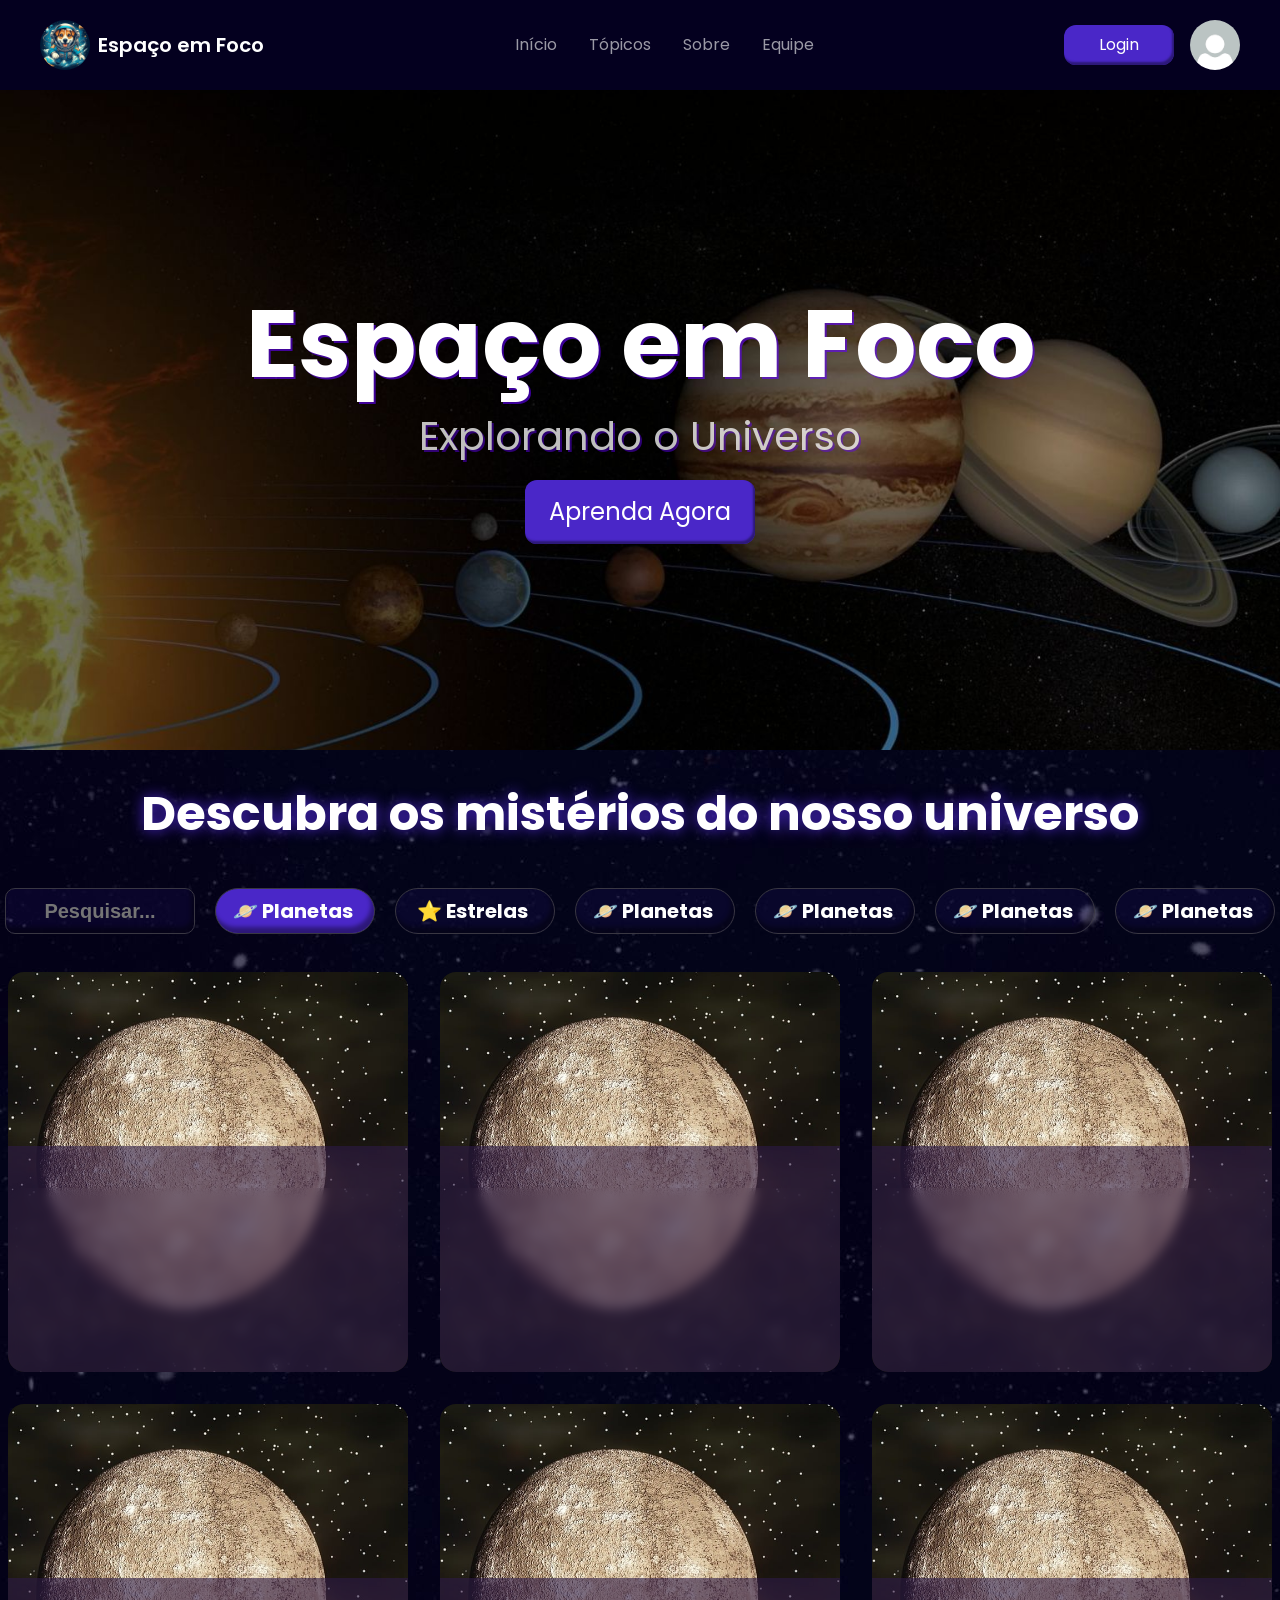
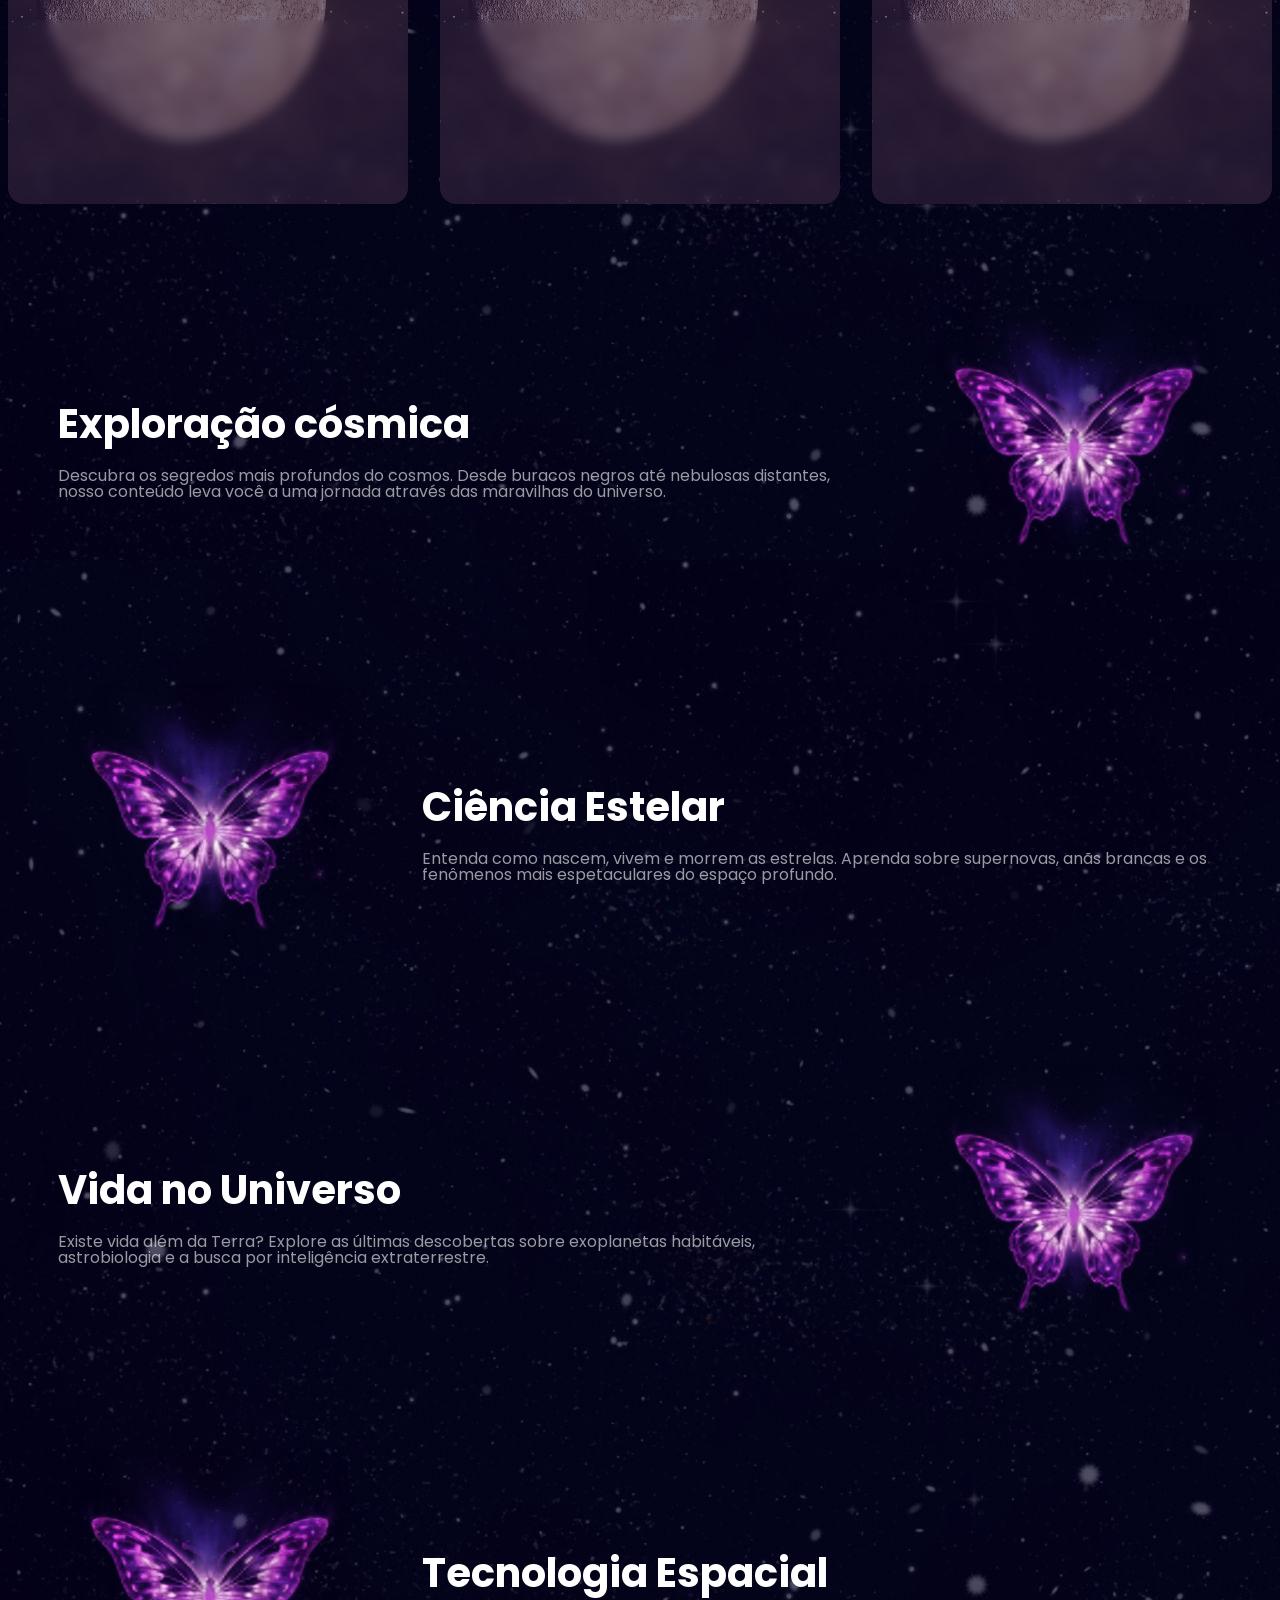
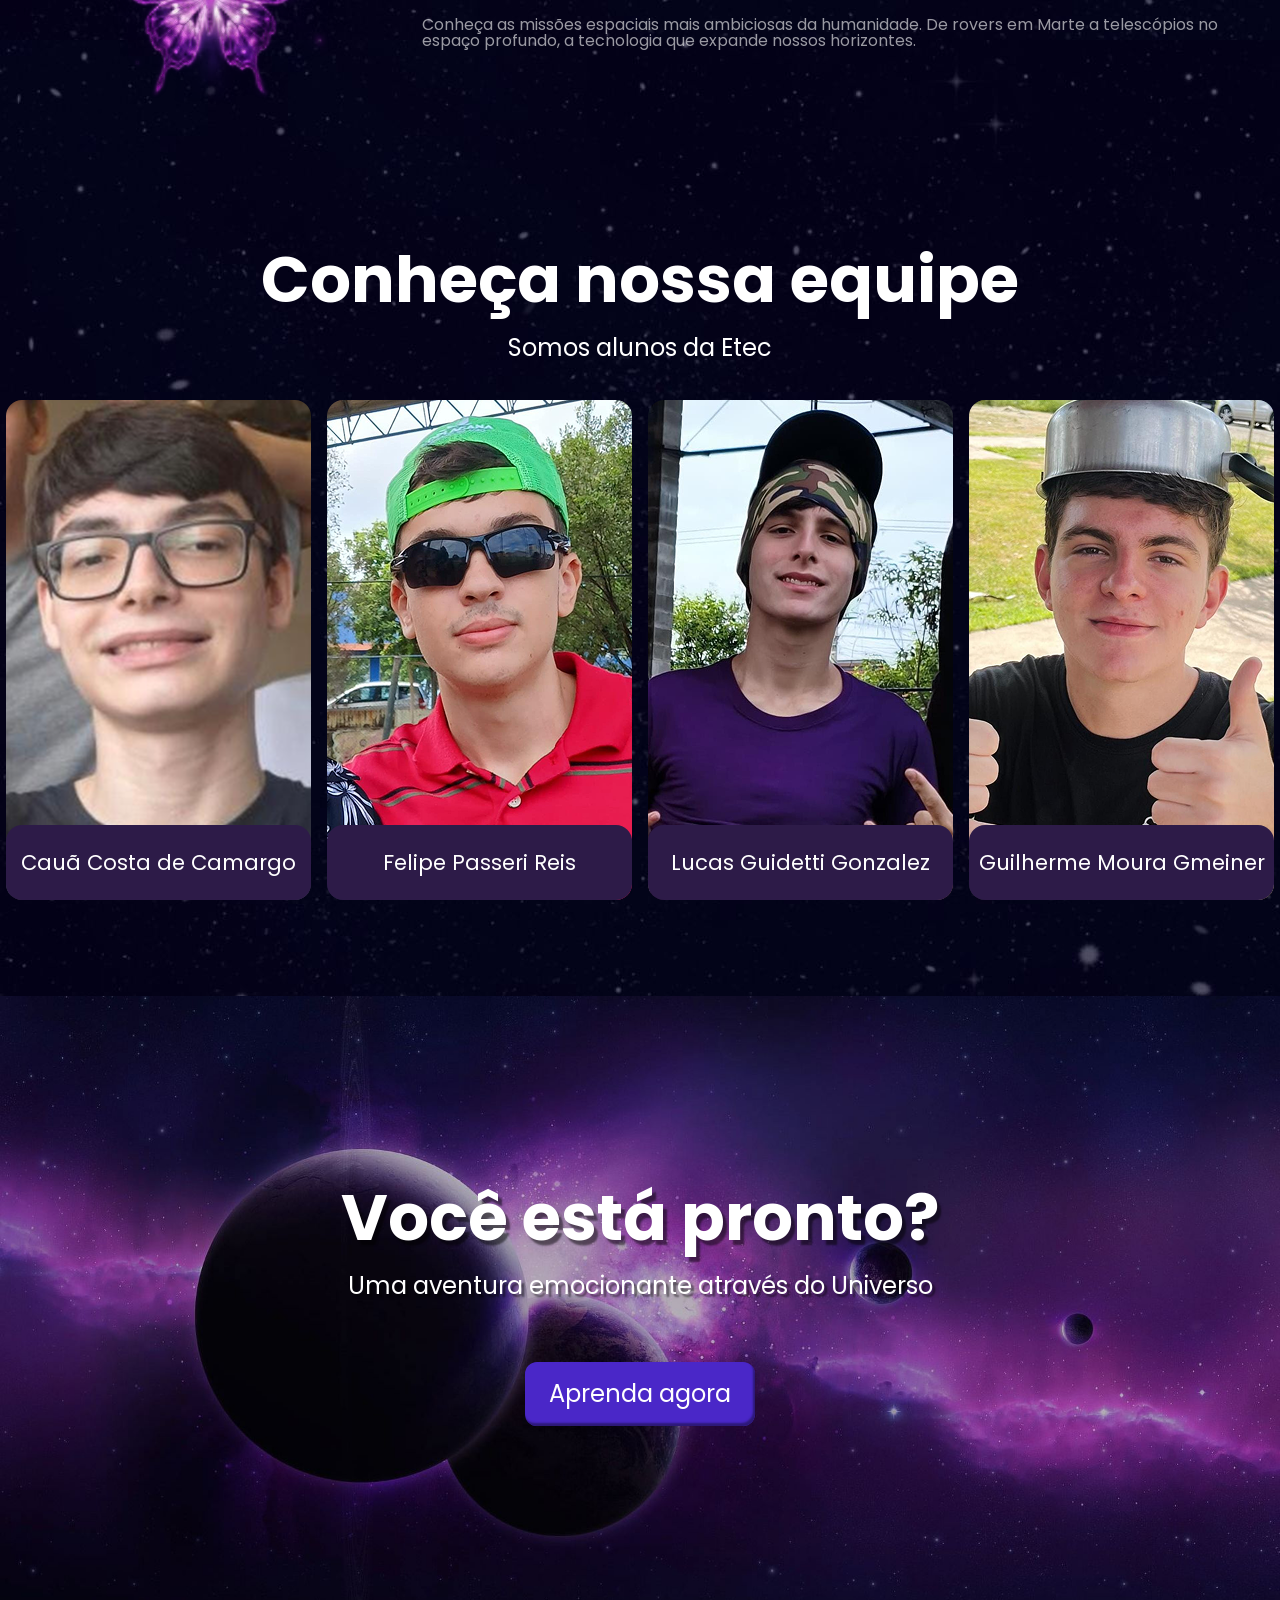
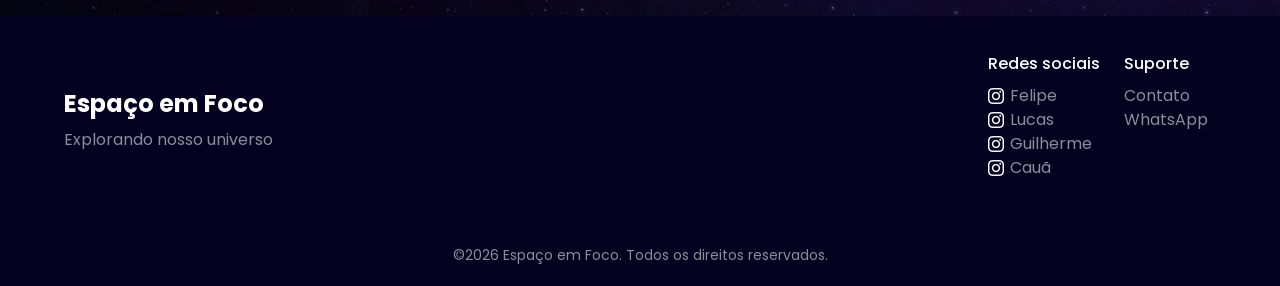
==== index.html @ d1f8ad45 "Adiciona footer do site" ====
<!doctype html>
<html lang="pt-br">
  <head>
    <meta charset="UTF-8" />
    <meta name="viewport" content="width=device-width, initial-scale=1.0" />
    <link rel="stylesheet" href="css/style.css" />
    <script src="scripts/index.js" type="module"></script>
    <title>Espaço em Foco</title>
  </head>
  <body>
    <header id="main-header">
      <nav>
        <ul id="logo-container">
          <div id="logo"></div>
          <h1>Espaço em Foco</h1>
        </ul>
        <ul id="main-nav-container">
          <li>Início</li>
          <li>Tópicos</li>
          <li>Sobre</li>
          <li>Equipe</li>
        </ul>
        <ul id="login-container">
          <li>
            <a href="#" class="button"><span>Login</span></a>
          </li>
          <div id="login-icon"></div>
        </ul>
        <label for="menu-header"
          ><img src="img/menu-header.png" alt=""
        /></label>
        <input type="checkbox" name="" id="menu-header" />
      </nav>
    </header>

    <main>
      <section class="hero">
        <div id="hero-img">
          <h1>Espaço em Foco</h1>
          <h3>Explorando o Universo</h3>
          <a href="" class="button">Aprenda Agora</a>
        </div>
      </section>
      <section class="topics fade-in">
        <h1>Descubra os mistérios do nosso universo</h1>
        <ul class="topic-card-menu">
          <li class="pesquisa">
            <input
              type="text"
              name="pesquisa"
              id="pesquisa"
              placeholder="Pesquisar..."
            />
          </li>
          <li class="topic-option active">
            <button data-tipo="planets" class="planets-button">
              <span>🪐 Planetas</span>
            </button>
          </li>
          <li class="topic-option">
            <button data-tipo="stars" class="stars-button">
              <span>⭐ Estrelas</span>
            </button>
          </li>
          <li class="topic-option">
            <button><span>🪐 Planetas</span></button>
          </li>
          <li class="topic-option">
            <button><span>🪐 Planetas</span></button>
          </li>
          <li class="topic-option">
            <button><span>🪐 Planetas</span></button>
          </li>
          <li class="topic-option">
            <button><span>🪐 Planetas</span></button>
          </li>
        </ul>

        <ul class="topics-cards-list planets visible fade-in">
          <li class="topic-card mercury">
            <article>
              <header>
                <h3>Mercúrio</h3>
              </header>

              <footer>
                <p>
                  Mercúrio é o planeta mais próximo do Sol e o menor do sistema
                  solar.
                </p>
                <a href="#" class="button">Aprenda Agora</a>
              </footer>
            </article>
          </li>
          <li class="topic-card mercury">
            <article>
              <header>
                <h3>Mercúrio</h3>
              </header>

              <footer>
                <p>
                  Mercúrio é o planeta mais próximo do Sol e o menor do sistema
                  solar.
                </p>
                <a href="#" class="button">Aprenda Agora</a>
              </footer>
            </article>
          </li>
          <li class="topic-card mercury">
            <article>
              <header>
                <h3>Mercúrio</h3>
              </header>

              <footer>
                <p>
                  Mercúrio é o planeta mais próximo do Sol e o menor do sistema
                  solar.
                </p>
                <a href="#" class="button">Aprenda Agora</a>
              </footer>
            </article>
          </li>
          <li class="topic-card mercury">
            <article>
              <header>
                <h3>Mercúrio</h3>
              </header>

              <footer>
                <p>
                  Mercúrio é o planeta mais próximo do Sol e o menor do sistema
                  solar.<br />
                </p>
                <a href="#" class="button">Aprenda Agora</a>
              </footer>
            </article>
          </li>
          <li class="topic-card mercury">
            <article>
              <header>
                <h3>Mercúrio</h3>
              </header>

              <footer>
                <p>
                  Mercúrio é o planeta mais próximo do Sol e o menor do sistema
                  solar.<br />
                </p>
                <a href="#" class="button">Aprenda Agora</a>
              </footer>
            </article>
          </li>
          <li class="topic-card mercury">
            <article>
              <header>
                <h3>Mercúrio</h3>
              </header>

              <footer>
                <p>
                  Mercúrio é o planeta mais próximo do Sol e o menor do sistema
                  solar.<br />
                </p>
                <a href="#" class="button">Aprenda Agora</a>
              </footer>
            </article>
          </li>
        </ul>

        <ul class="topics-cards-list stars fade-in">
          <li class="topic-card sun">
            <article>
              <header>
                <h3>Sol</h3>
              </header>

              <footer>
                <p>O sol é uma estrela</p>
                <a href="#" class="button">Aprenda Agora</a>
              </footer>
            </article>
          </li>
          <li class="topic-card sun">
            <article>
              <header>
                <h3>Sol</h3>
              </header>

              <footer>
                <p>O sol é uma estrela</p>
                <a href="#" class="button">Aprenda Agora</a>
              </footer>
            </article>
          </li>
          <li class="topic-card sun">
            <article>
              <header>
                <h3>Sol</h3>
              </header>

              <footer>
                <p>O sol é uma estrela</p>
                <a href="#" class="button">Aprenda Agora</a>
              </footer>
            </article>
          </li>
        </ul>
      </section>

      <section class="about">
        <div class="content-container fade-in">
          <div class="text-content">
            <h1>Exploração cósmica</h1>
            <p>
              Descubra os segredos mais profundos do cosmos. Desde buracos
              negros até nebulosas distantes, nosso conteúdo leva você a uma
              jornada através das maravilhas do universo.
            </p>
          </div>
          <div class="img-about">
            <img src="img/cosmic-butterfly.png" alt="" />
          </div>
        </div>

        <div class="content-container fade-in">
          <div class="text-content">
            <h1>Ciência Estelar</h1>
            <p>
              Entenda como nascem, vivem e morrem as estrelas. Aprenda sobre
              supernovas, anãs brancas e os fenômenos mais espetaculares do
              espaço profundo.
            </p>
          </div>
          <div class="img-about">
            <img src="img/cosmic-butterfly.png" alt="" />
          </div>
        </div>

        <div class="content-container fade-in">
          <div class="text-content">
            <h1>Vida no Universo</h1>
            <p>
              Existe vida além da Terra? Explore as últimas descobertas sobre
              exoplanetas habitáveis, astrobiologia e a busca por inteligência
              extraterrestre.
            </p>
          </div>
          <div class="img-about">
            <img src="img/cosmic-butterfly.png" alt="" />
          </div>
        </div>

        <div class="content-container fade-in">
          <div class="text-content">
            <h1>Tecnologia Espacial</h1>
            <p>
              Conheça as missões espaciais mais ambiciosas da humanidade. De
              rovers em Marte a telescópios no espaço profundo, a tecnologia que
              expande nossos horizontes.
            </p>
          </div>
          <div class="img-about">
            <img src="img/cosmic-butterfly.png" alt="" />
          </div>
        </div>
      </section>

      <section class="team fade-in">
        <h1>Conheça nossa equipe</h1>
        <h4>Somos alunos da Etec</h4>
        <div id="team-content">
          <div id="caua">
            <div class="img caua fade-in">
              <h2>Cauã Costa de Camargo</h2>
            </div>
          </div>

          <div id="felipe">
            <div class="img felipe fade-in">
              <h2>Felipe Passeri Reis</h2>
            </div>
          </div>

          <div id="lucas">
            <div class="img lucas fade-in">
              <h2>Lucas Guidetti Gonzalez</h2>
            </div>
          </div>

          <div id="guilherme">
            <div class="img guilherme fade-in">
              <h2>Guilherme Moura Gmeiner</h2>
            </div>
          </div>
        </div>
      </section>

      <section class="pre-footer">
        <div class="pre-footer-img">
          <h1>Você está pronto?</h1>
          <h3>Uma aventura emocionante através do Universo</h3>
          <a class="button" href="#">Aprenda agora</a>
        </div>
      </section>
    </main>

    <footer id="main-footer">
      <div class="main-content">
        <div class="left-content">
          <h1>Espaço em Foco</h1>
          <h4>Explorando nosso universo</h4>
        </div>

        <div class="right-content">
          <div class="social-media">
            <h2>Redes sociais</h2>
            <ul>
              <li>
                <img src="img/instagram-icon.jpg" alt="" />
                <a href="#"> Felipe </a>
              </li>
              <li>
                <img src="img/instagram-icon.jpg" alt="" />
                <a href="#">Lucas</a>
              </li>
              <li>
                <img src="img/instagram-icon.jpg" alt="" />
                <a href="#">Guilherme</a>
              </li>
              <li>
                <img src="img/instagram-icon.jpg" alt="" />
                <a href="#">Cauã</a>
              </li>
            </ul>
          </div>

          <div class="suport">
            <h2>Suporte</h2>
            <ul>
              <li>
                <a href="#">Contato</a>
              </li>
              <li>
                <a href="#">WhatsApp</a>
              </li>
            </ul>
          </div>
        </div>
      </div>

      <div class="copyright">
        <p>©2026 Espaço em Foco. Todos os direitos reservados.</p>
      </div>
    </footer>
  </body>
</html>
---- css/style.css ----
@import url(global.css);
@import url(header.css);
@import url(hero.css);
@import url(topics.css);
@import url(about.css);
@import url(team.css);
@import url(pre-footer.css);
@import url(footer.css);
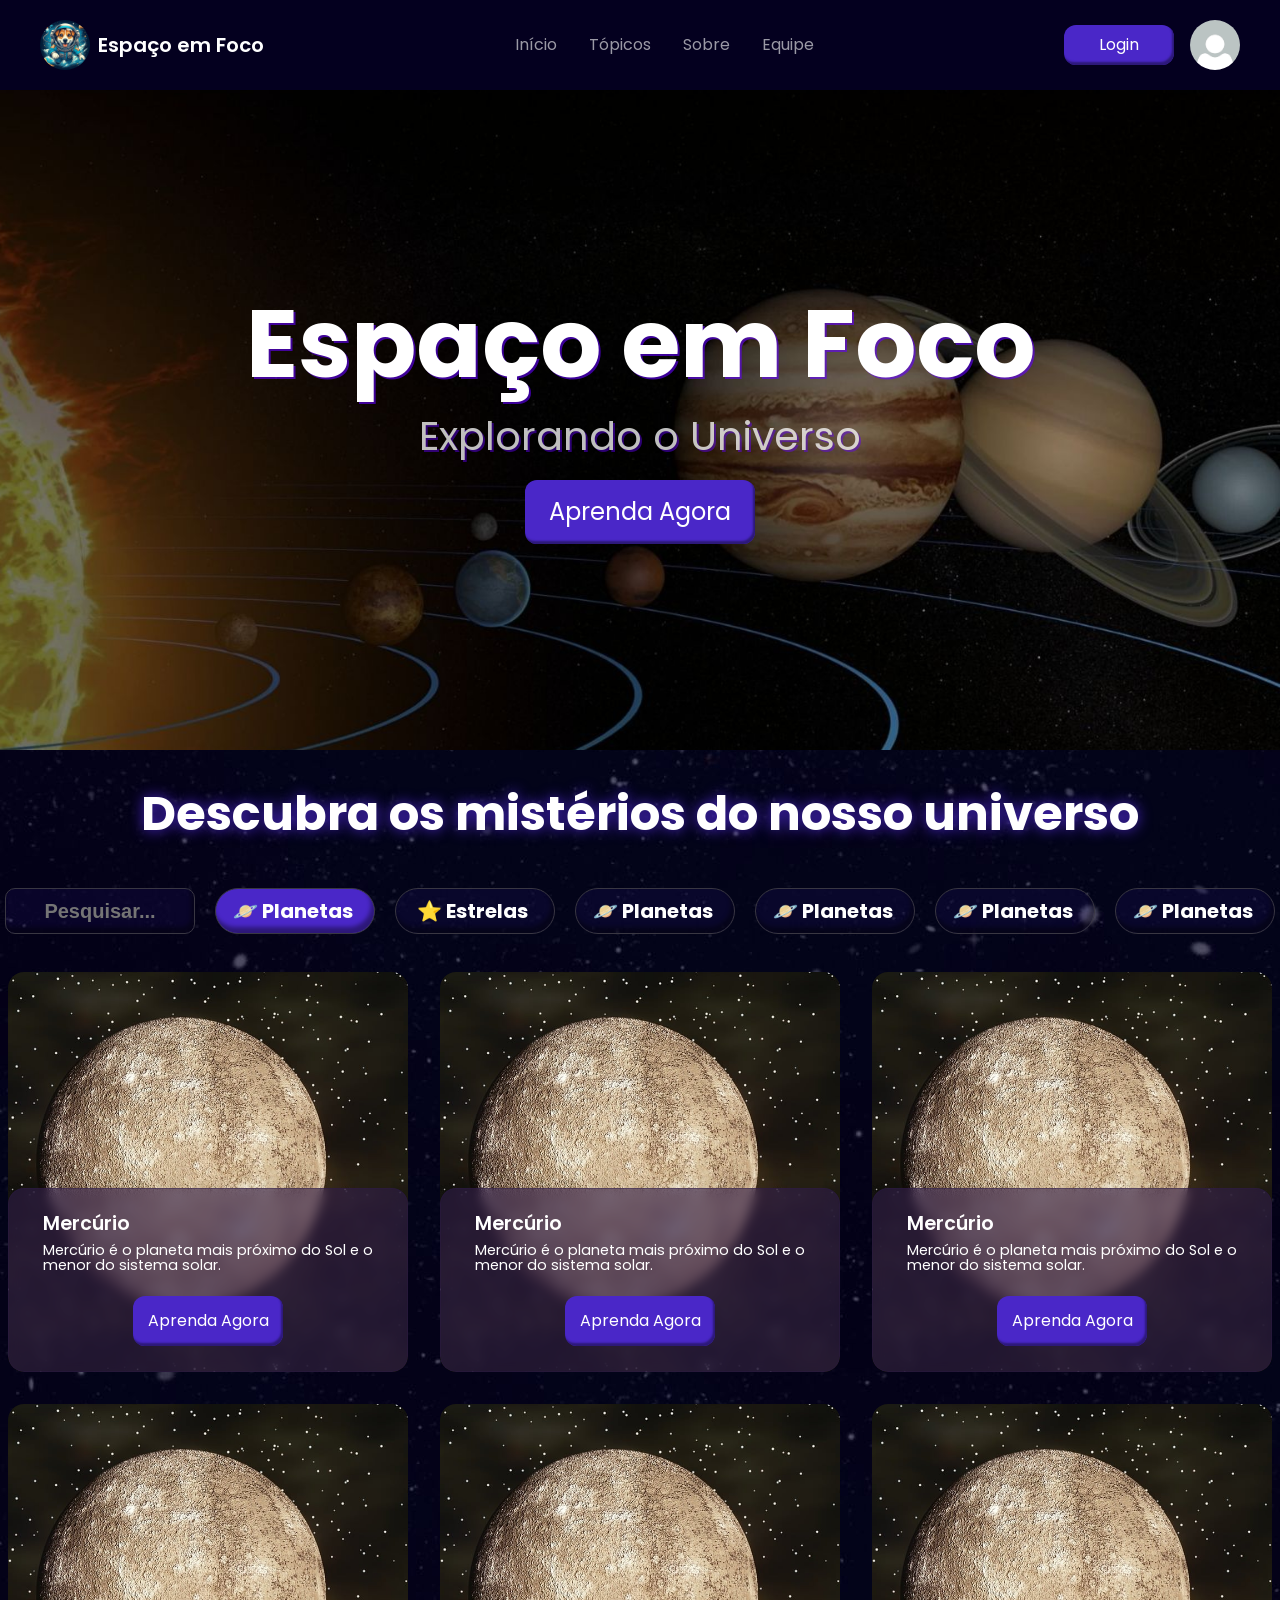
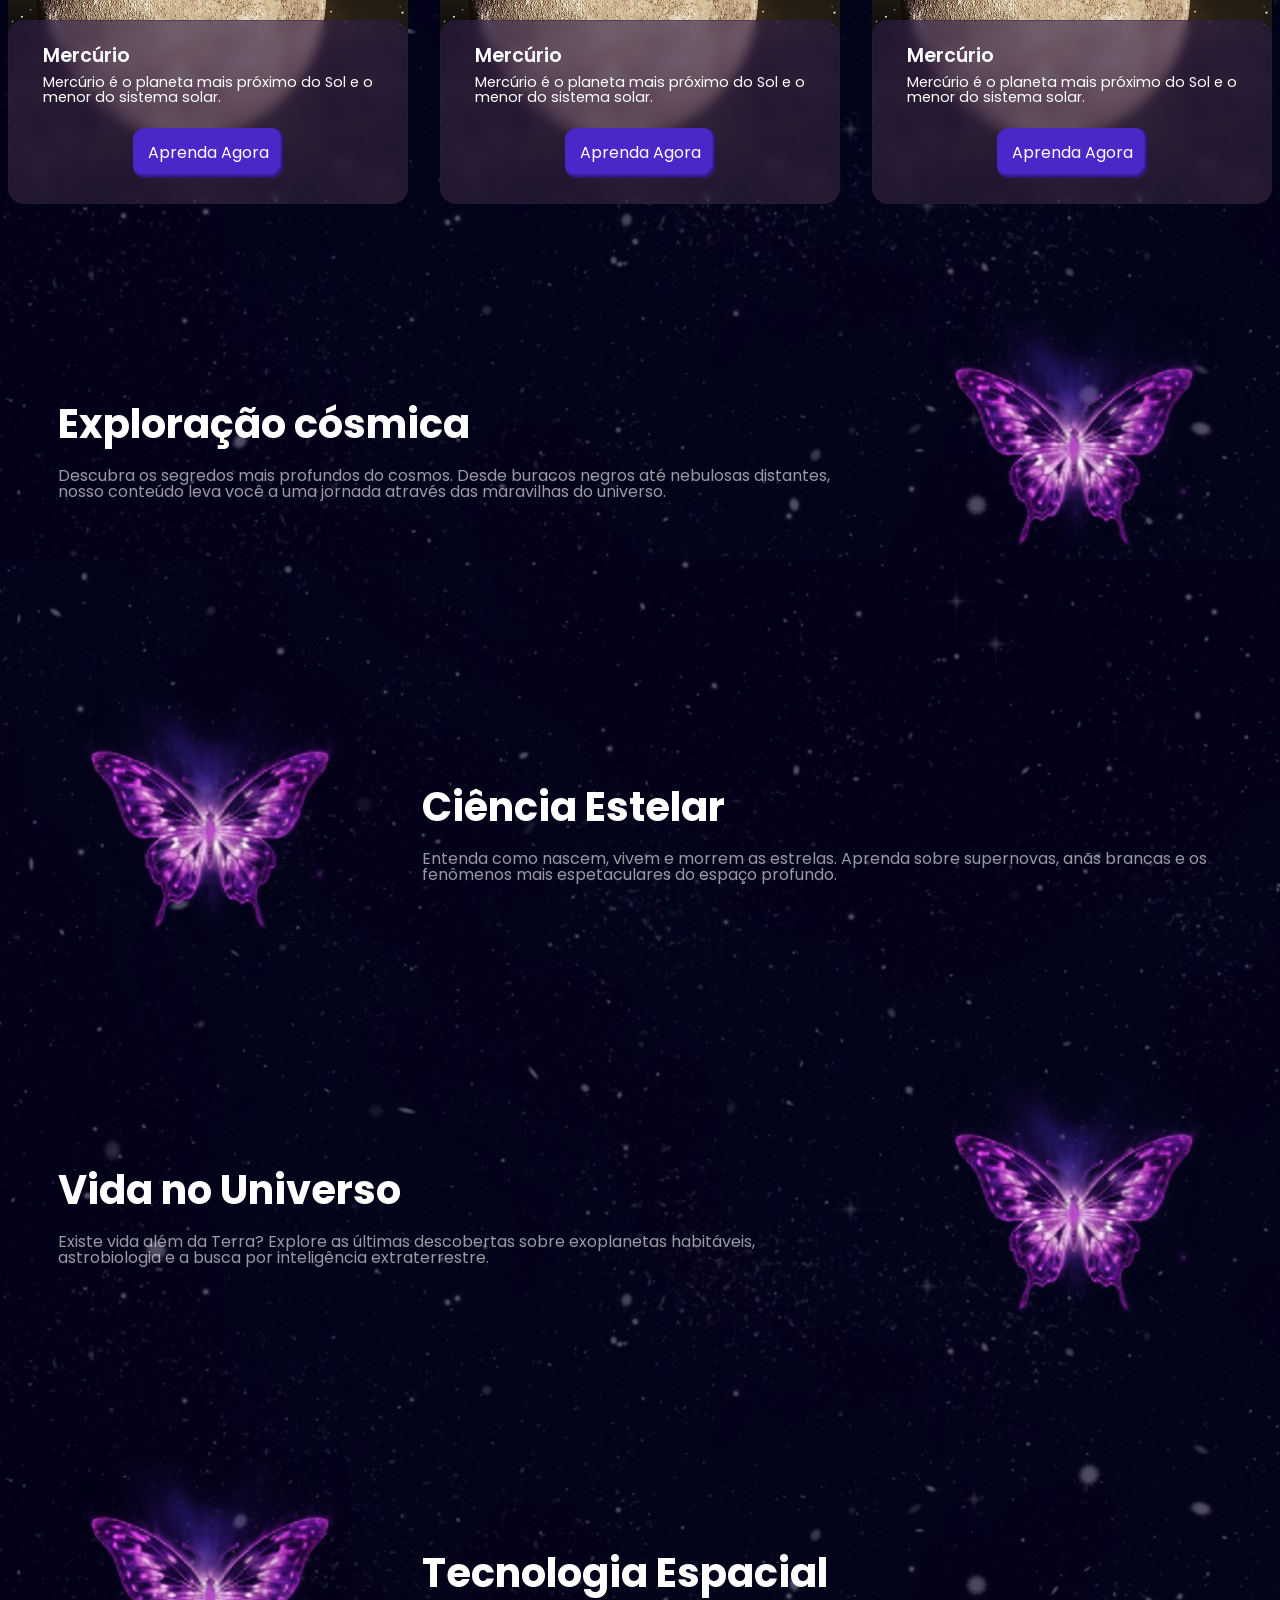
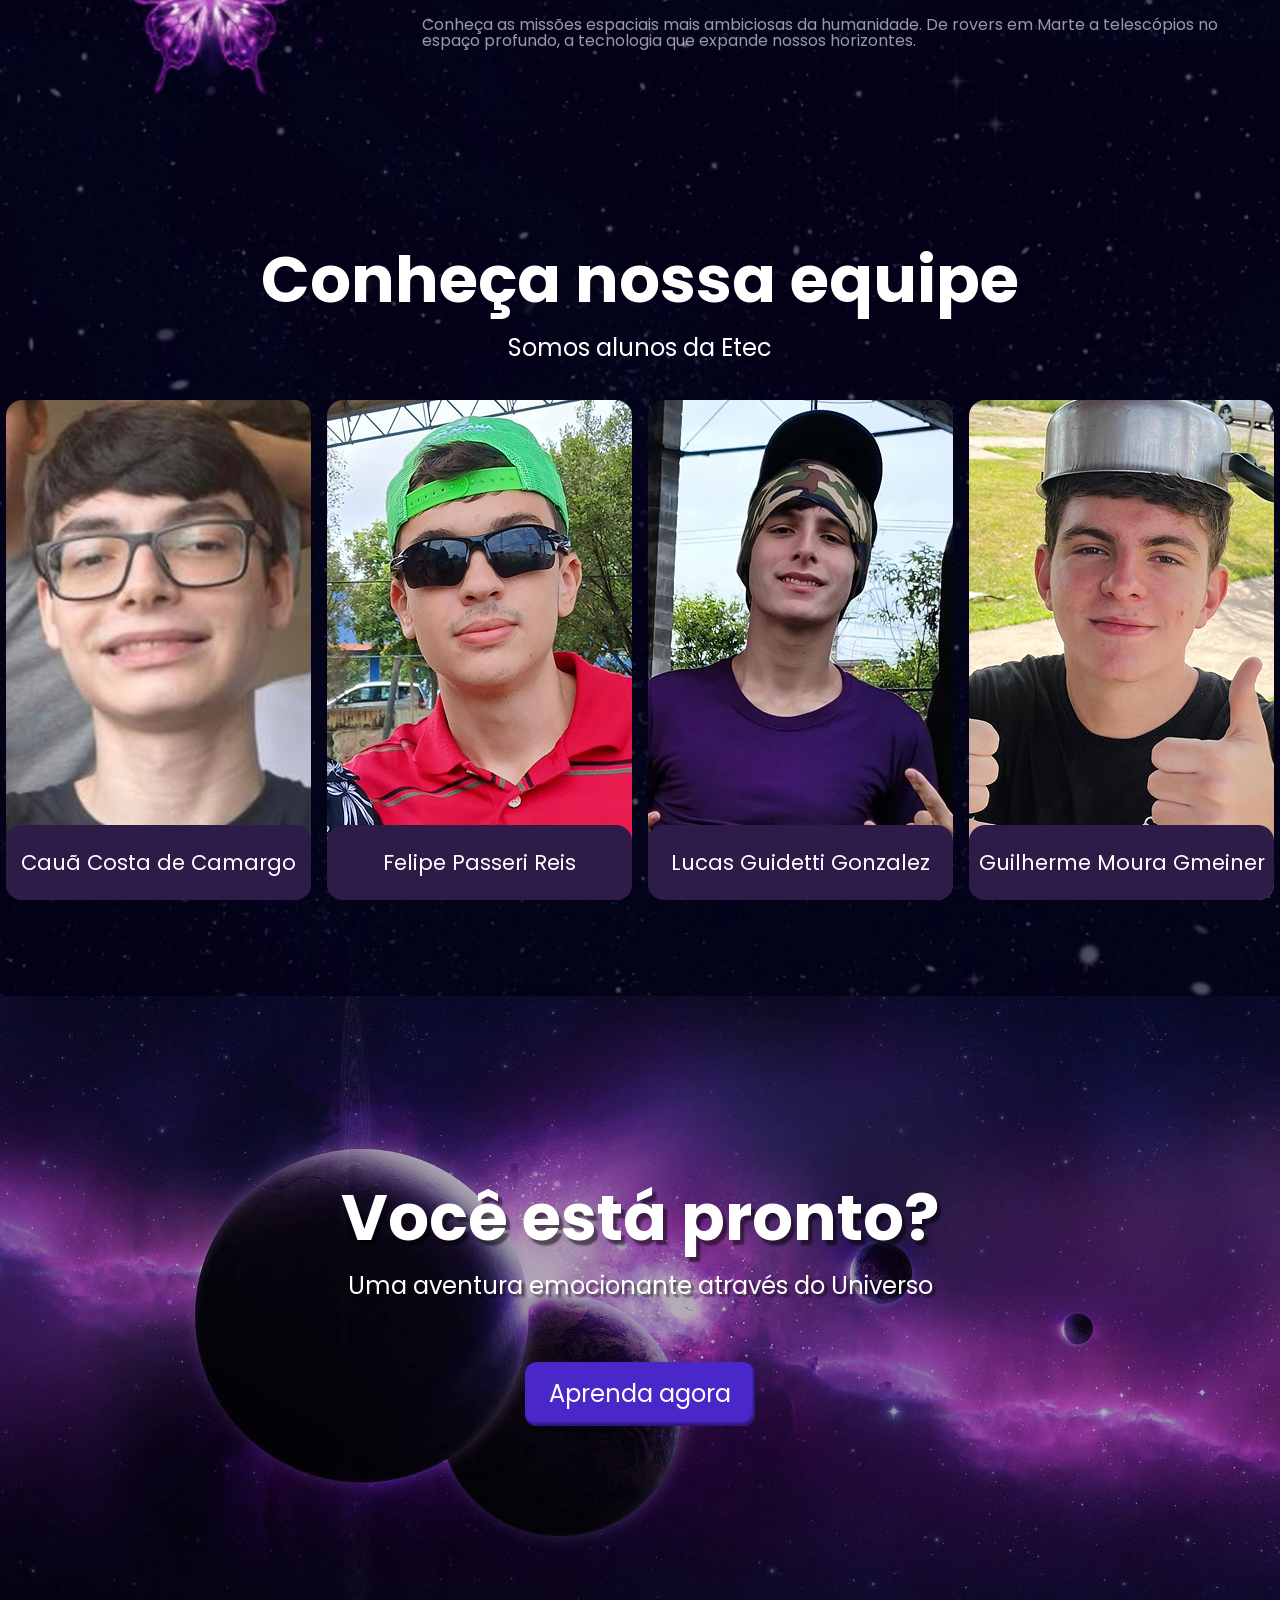
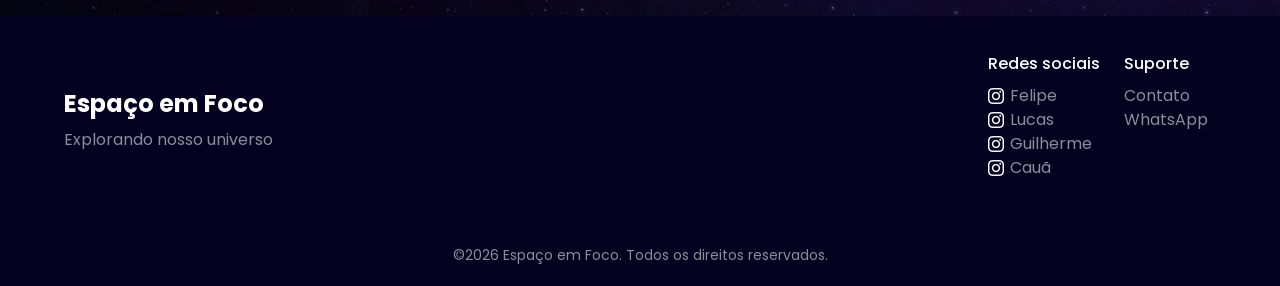
==== commit bce81841: "Adiciona versao mobile e tablet do footer" ====
--- a/index.html
+++ b/index.html
@@ -297,7 +297,7 @@
         </div>
       </section>
 
-      <section class="pre-footer">
+      <section class="pre-footer fade-in">
         <div class="pre-footer-img">
           <h1>Você está pronto?</h1>
           <h3>Uma aventura emocionante através do Universo</h3>
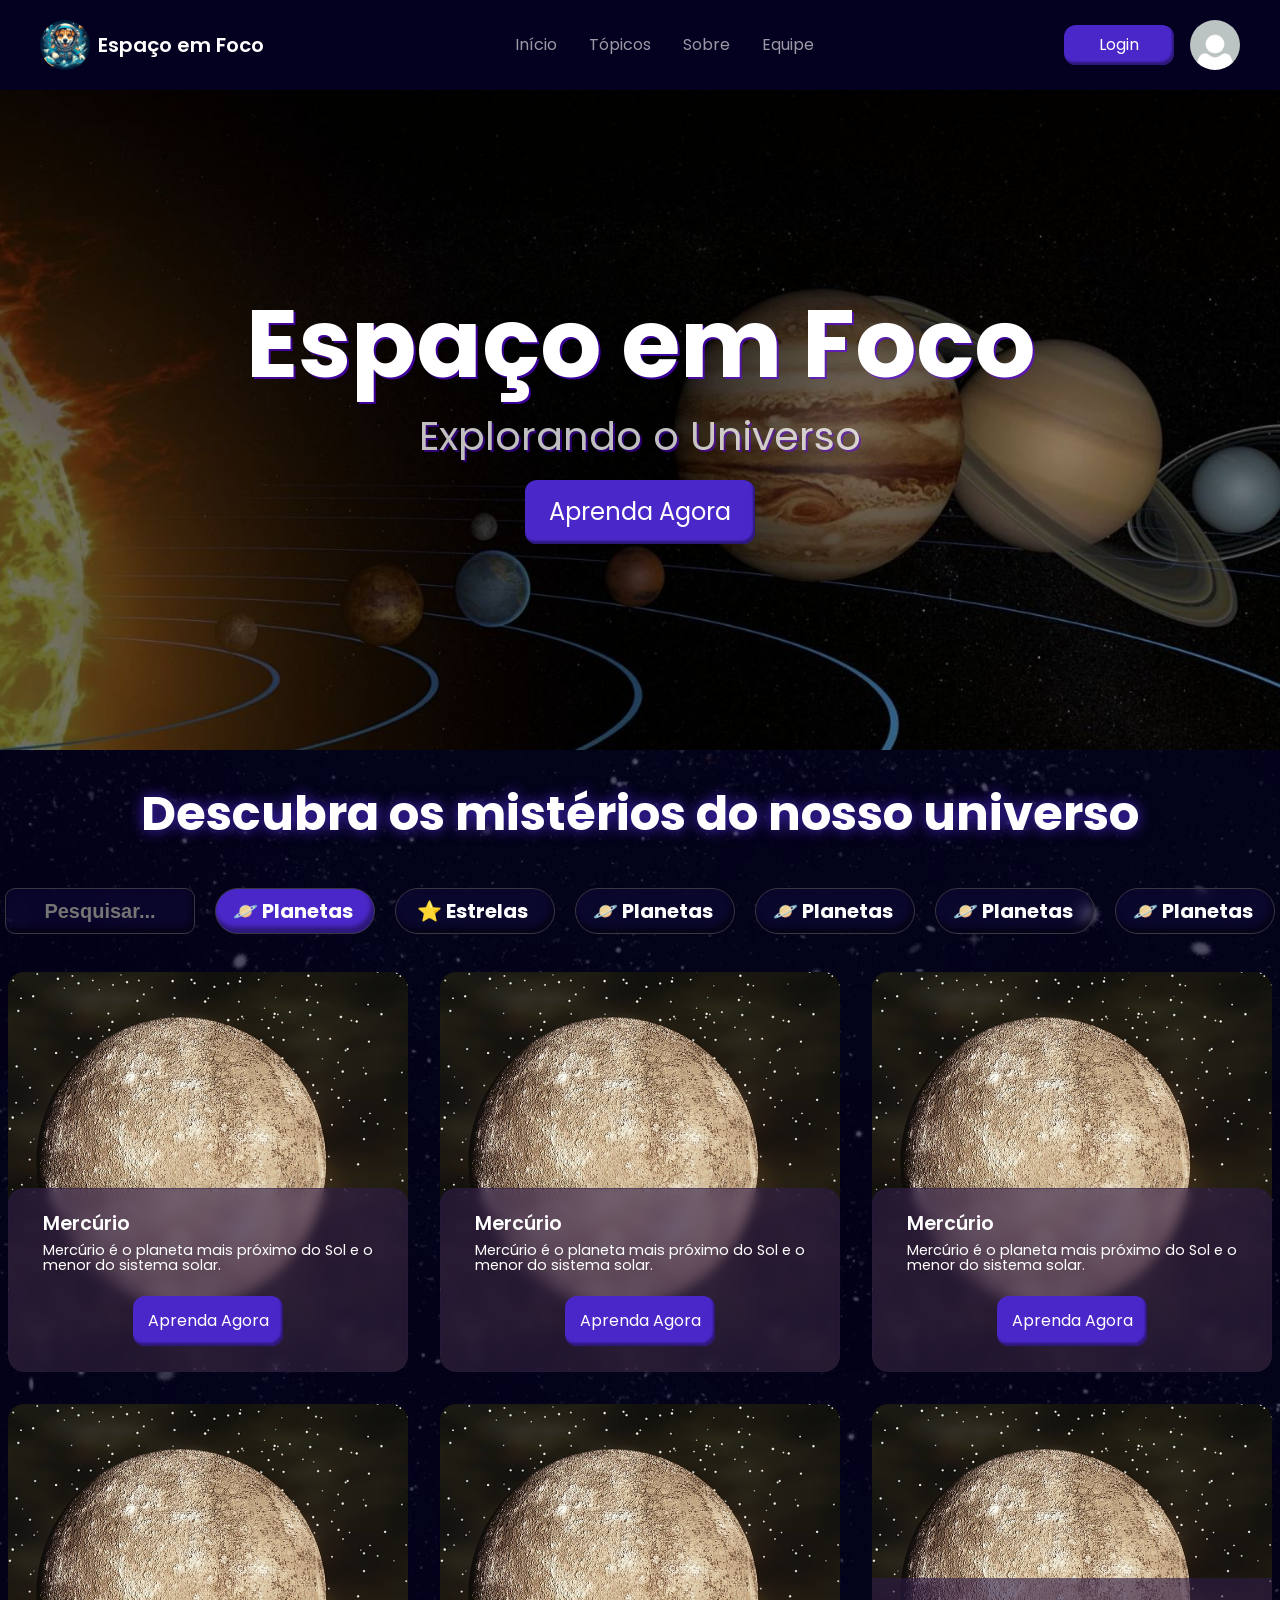
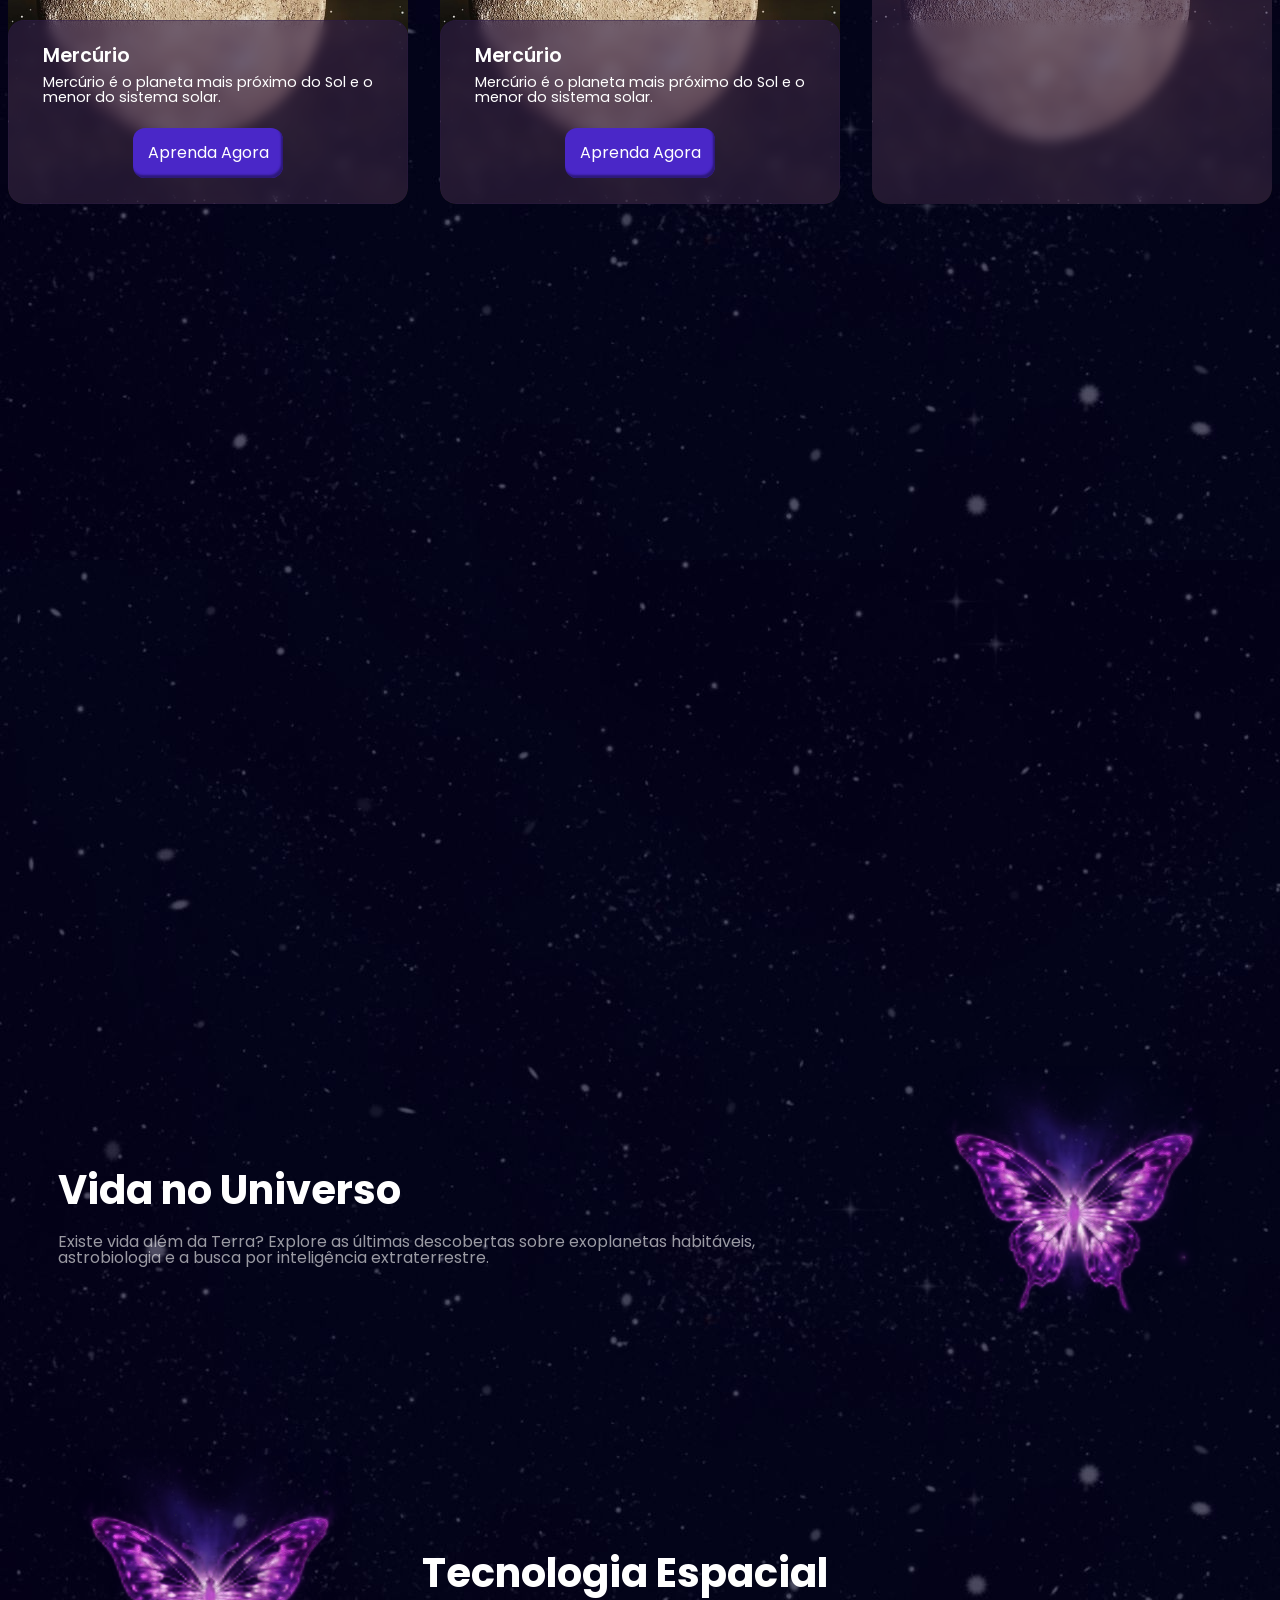
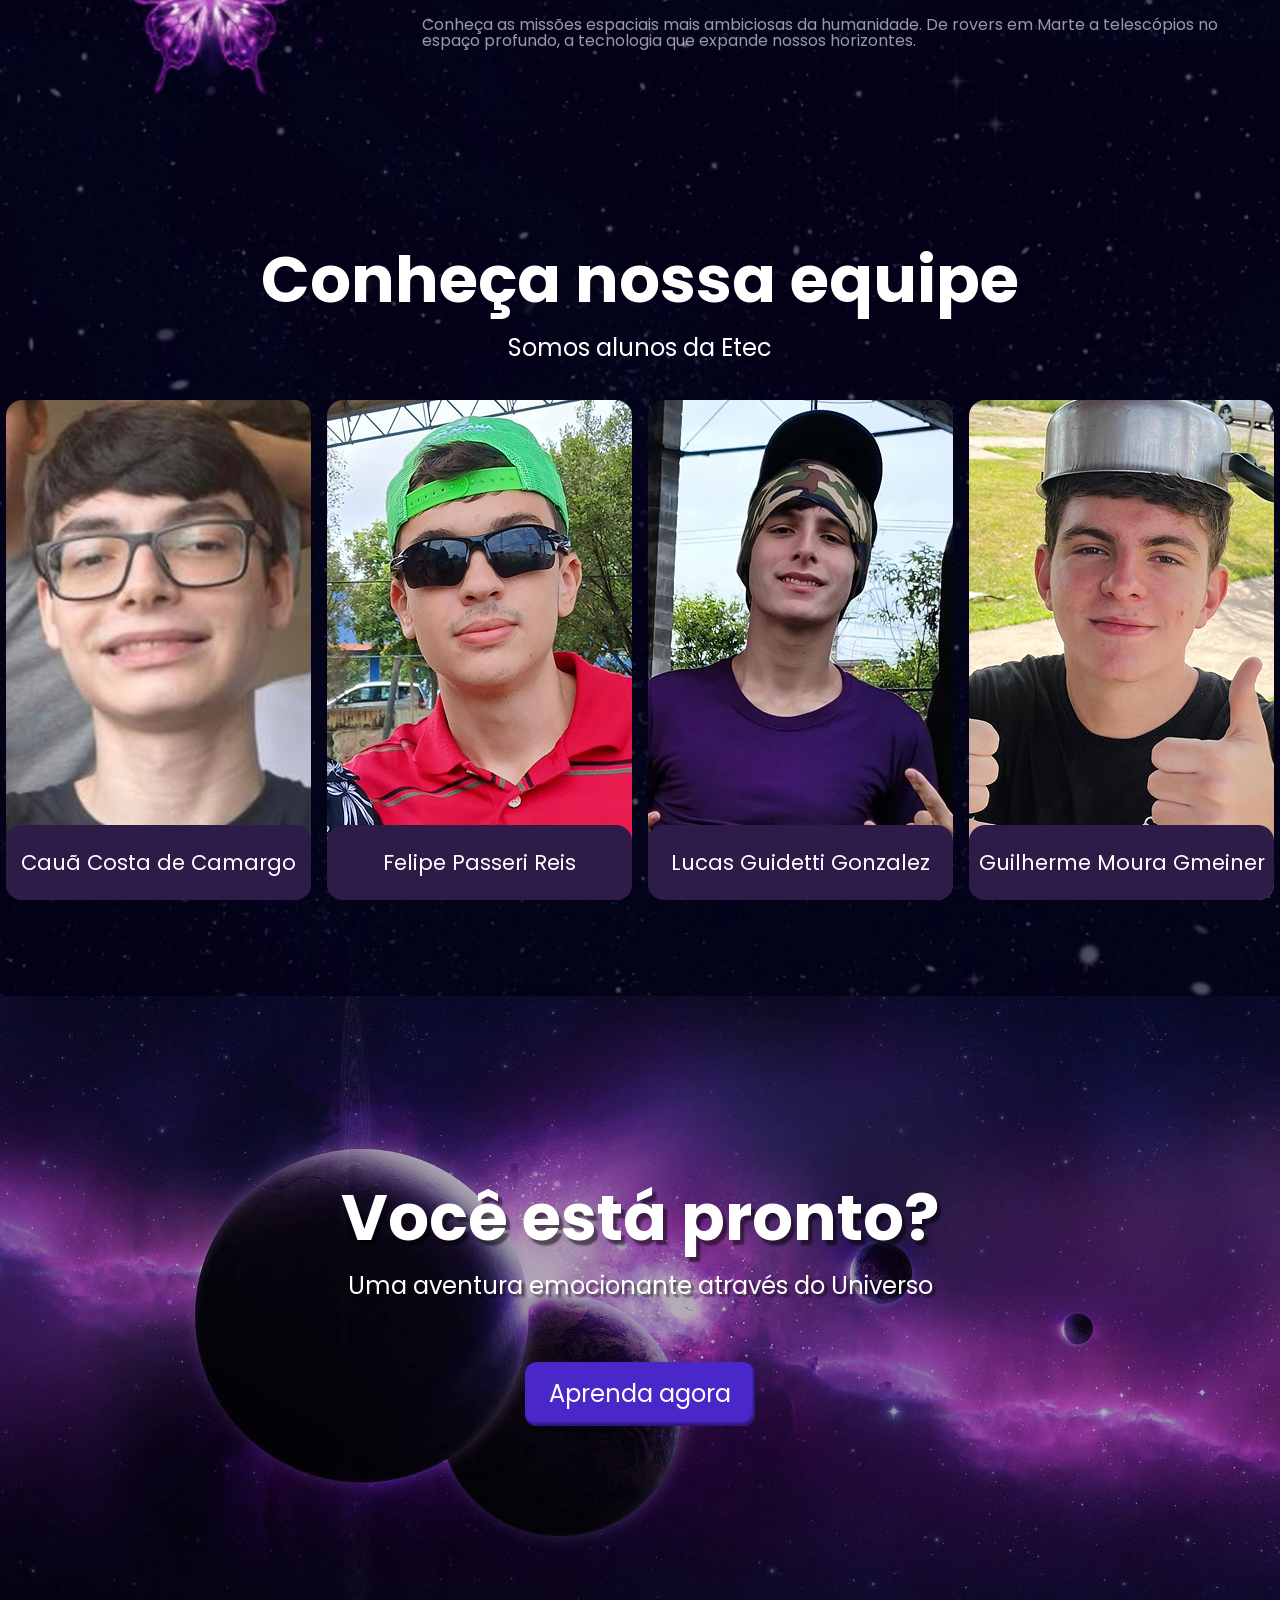
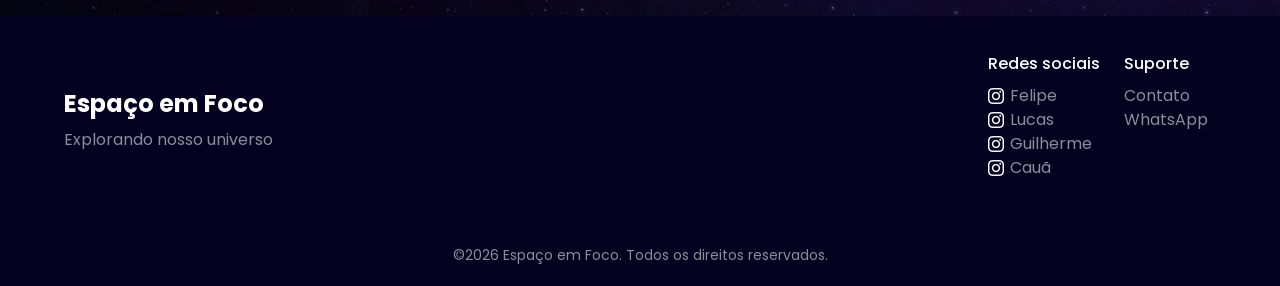
==== commit 336b96a8: "Muda o tempo para animação de fade-in" ====
--- a/index.html
+++ b/index.html
@@ -41,7 +41,7 @@
           <a href="" class="button">Aprenda Agora</a>
         </div>
       </section>
-      <section class="topics fade-in">
+      <section class="topics">
         <h1>Descubra os mistérios do nosso universo</h1>
         <ul class="topic-card-menu">
           <li class="pesquisa">
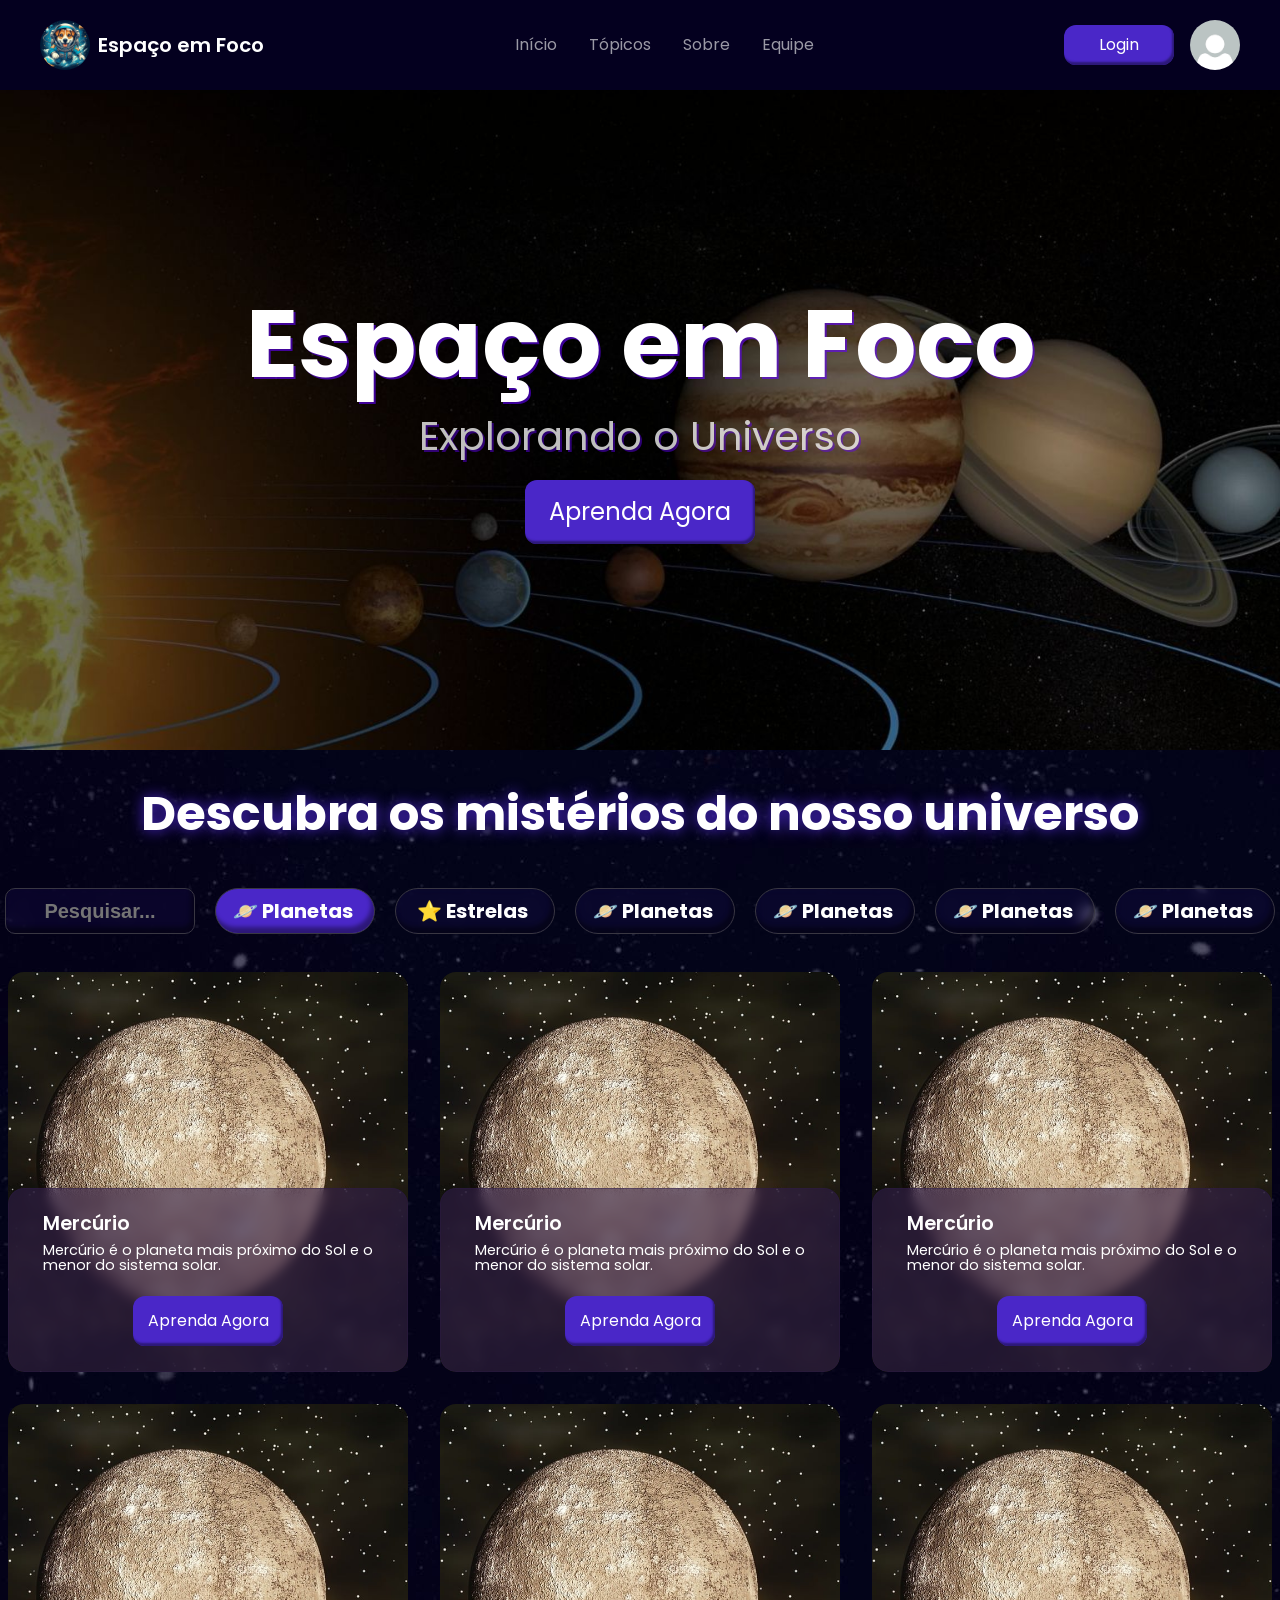
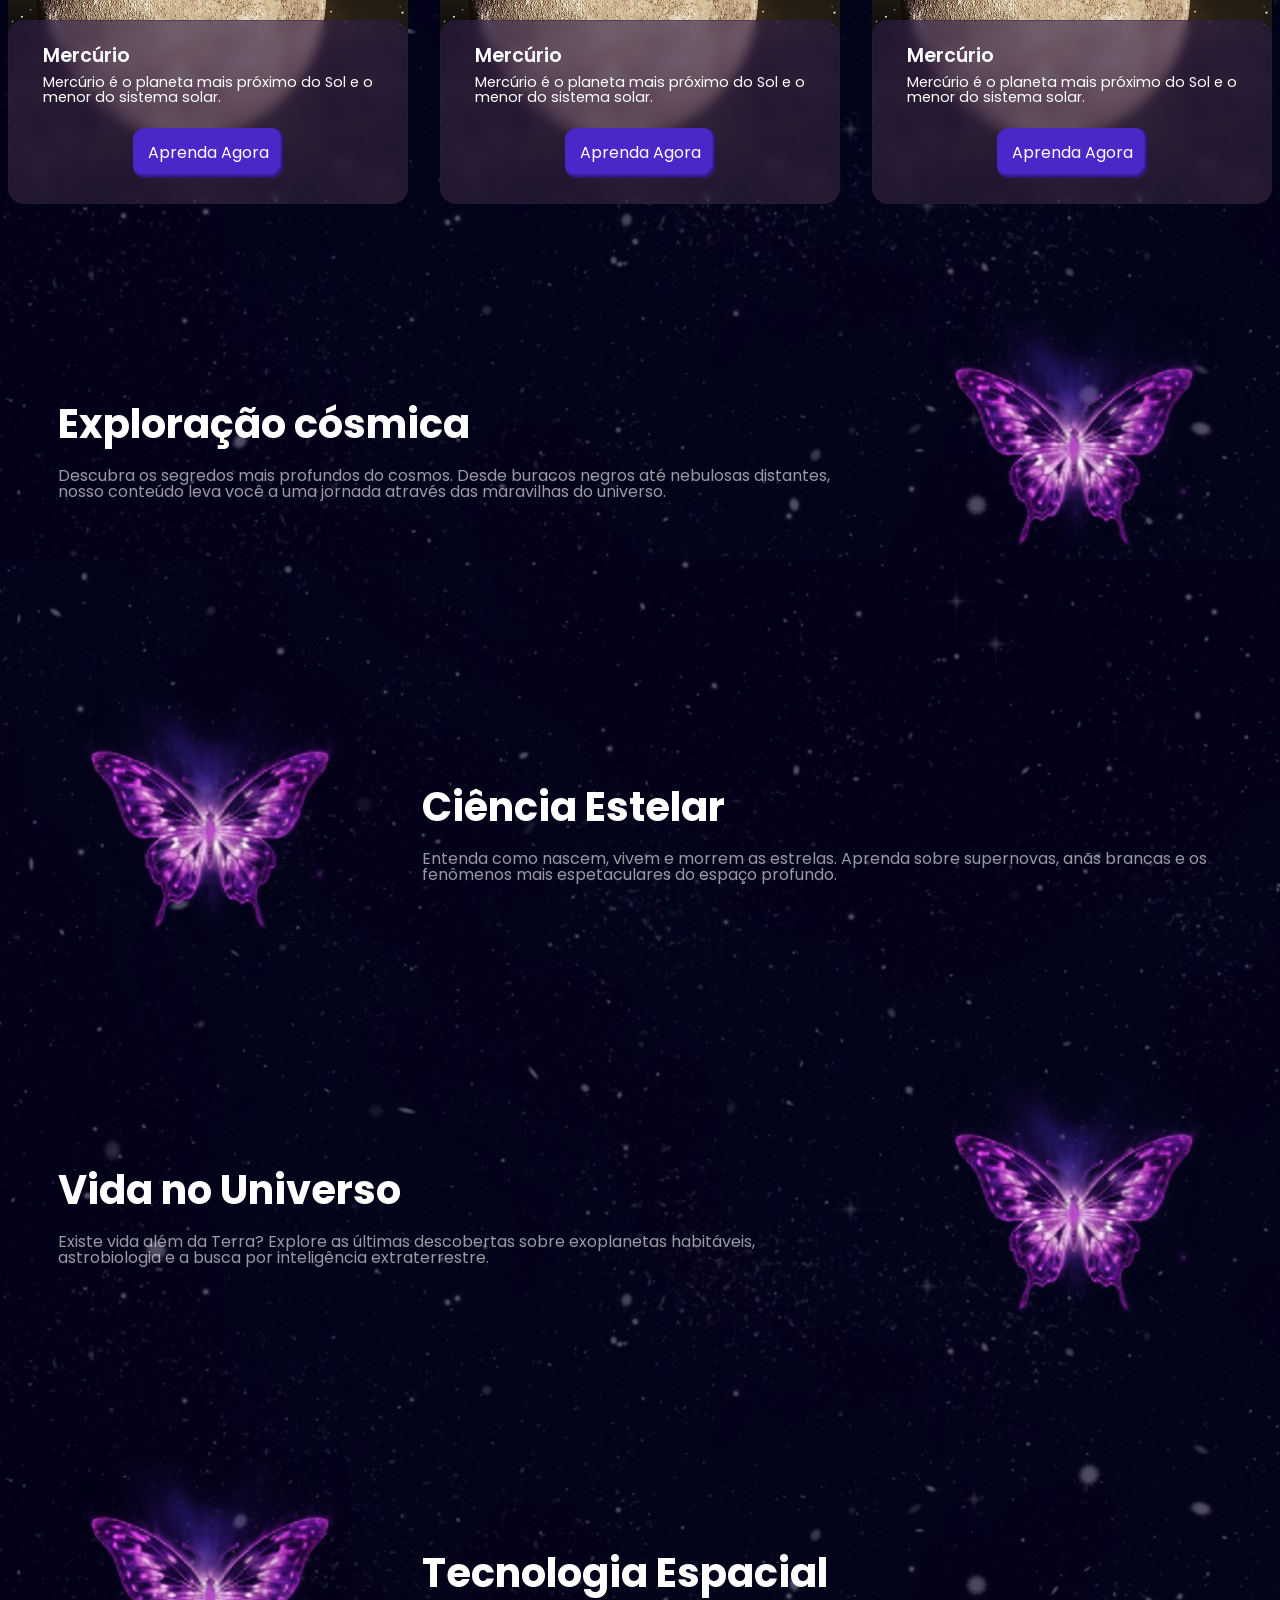
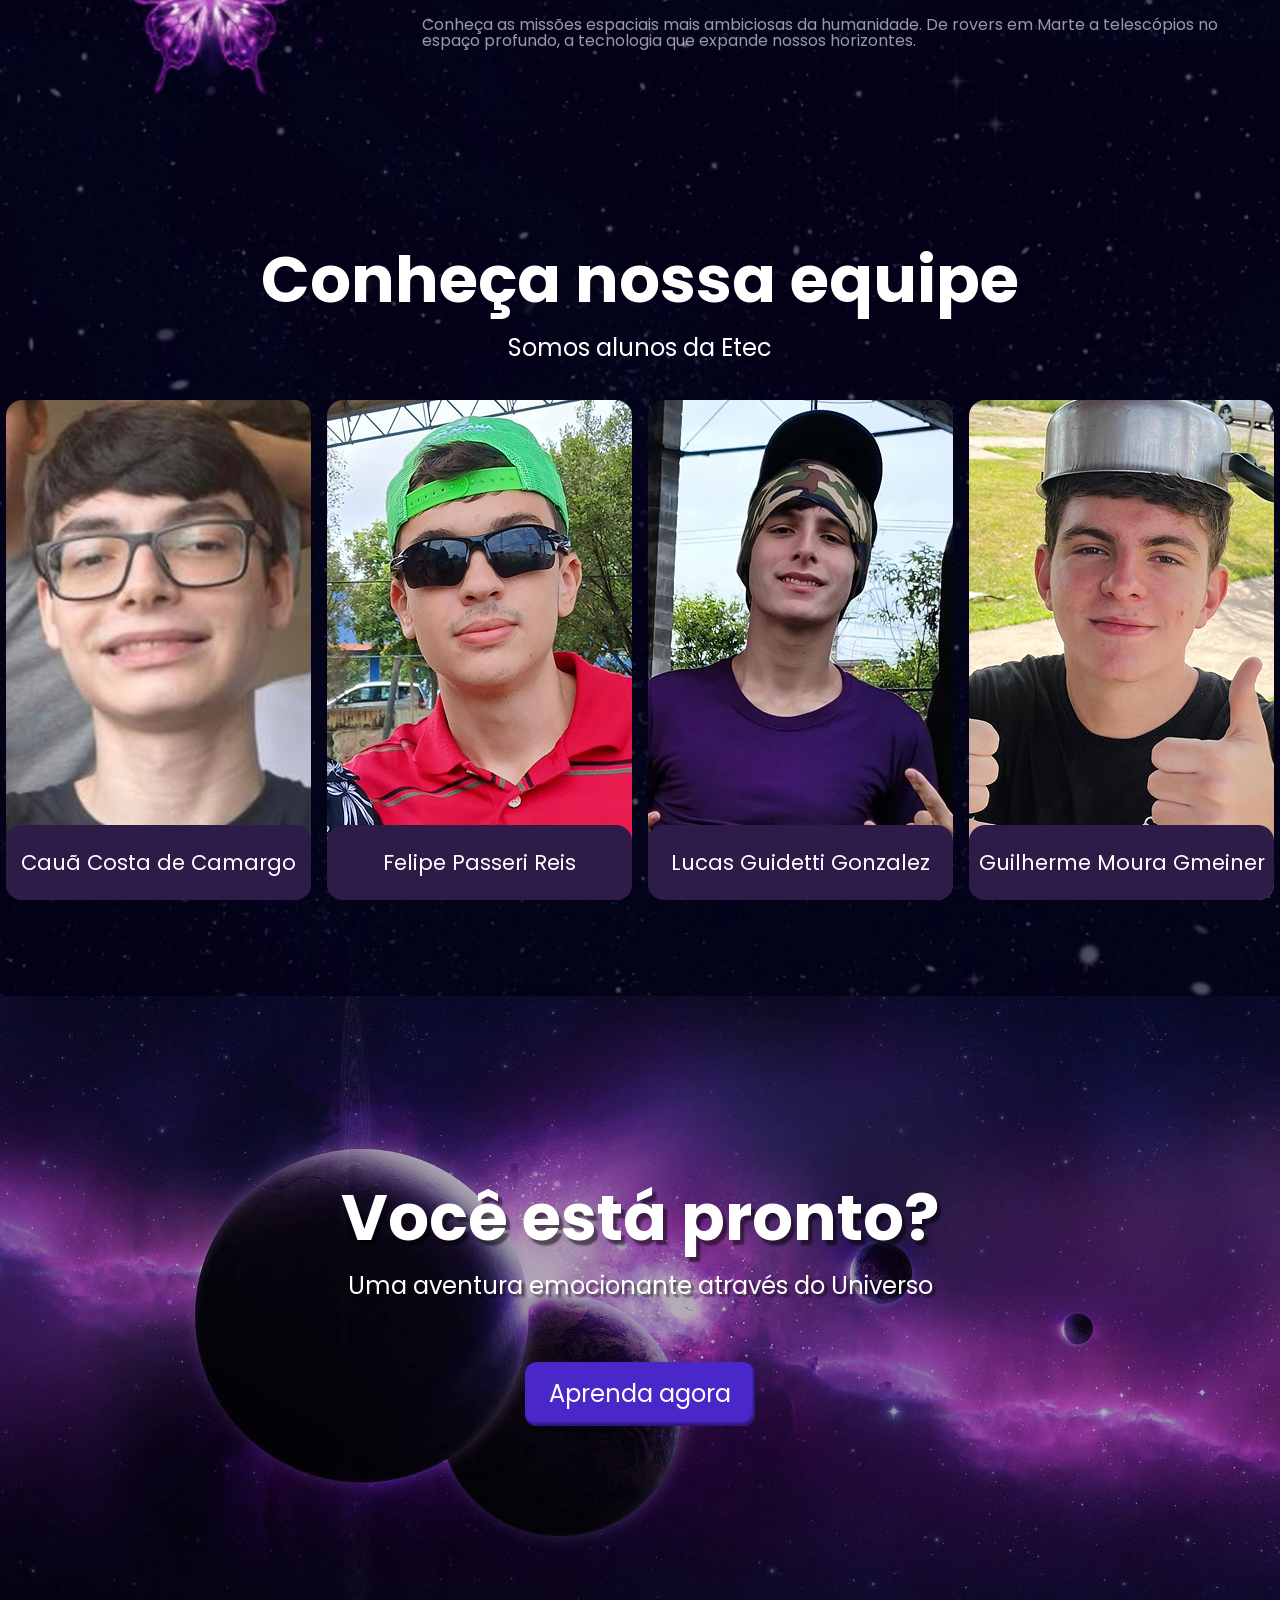
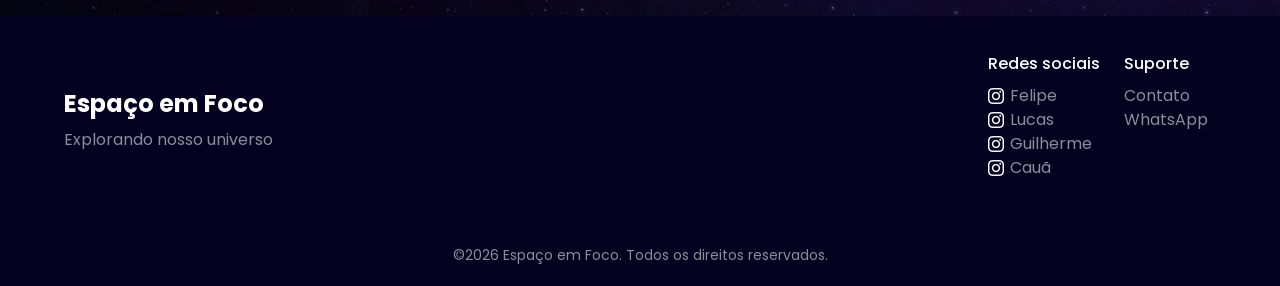
==== commit df462bb9: "Adiciona estrutura base da tela de login" ====
--- a/index.html
+++ b/index.html
@@ -4,7 +4,7 @@
     <meta charset="UTF-8" />
     <meta name="viewport" content="width=device-width, initial-scale=1.0" />
     <link rel="stylesheet" href="css/style.css" />
-    <script src="scripts/index.js" type="module"></script>
+    <script src="scripts/index.js" type="module" defer></script>
     <title>Espaço em Foco</title>
   </head>
   <body>
--- a/css/style.css
+++ b/css/style.css
@@ -5,4 +5,5 @@
 @import url(about.css);
 @import url(team.css);
 @import url(pre-footer.css);
-@import url(footer.css);+@import url(footer.css);
+@import url(login.css);
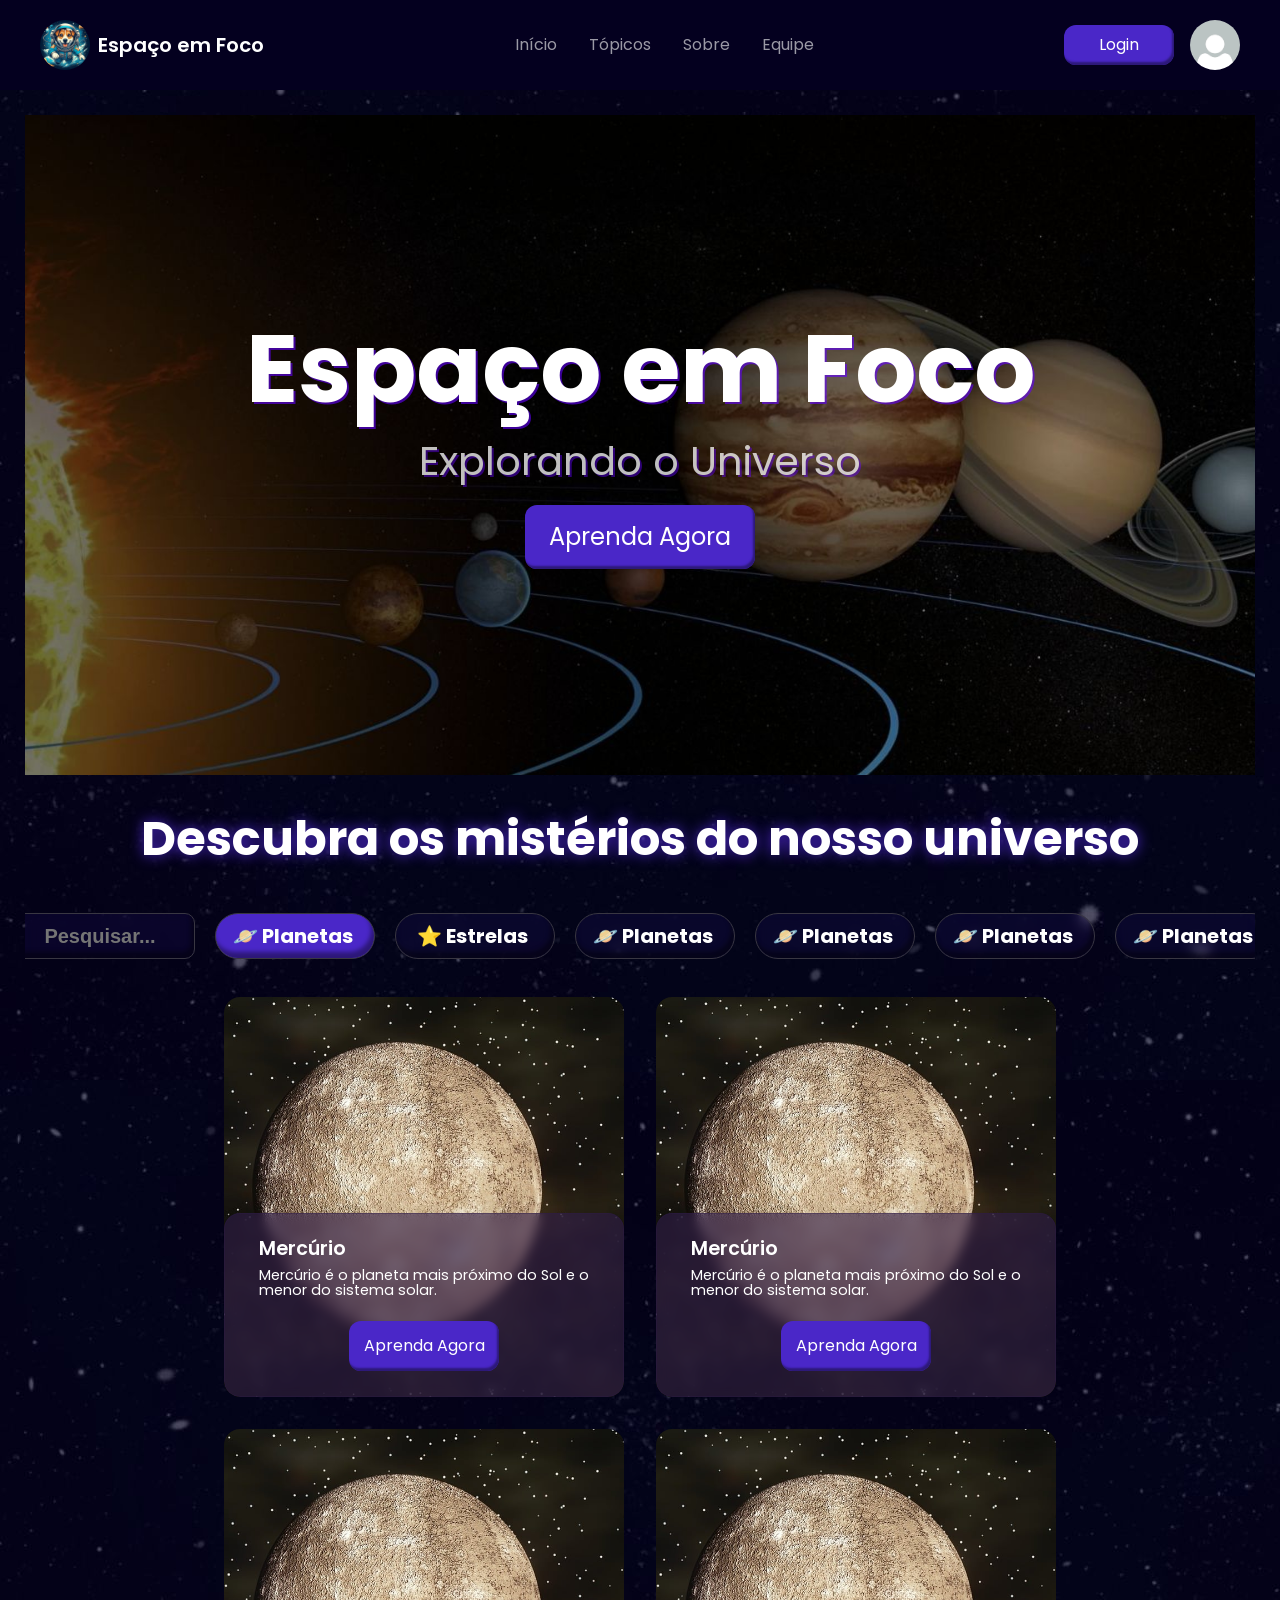
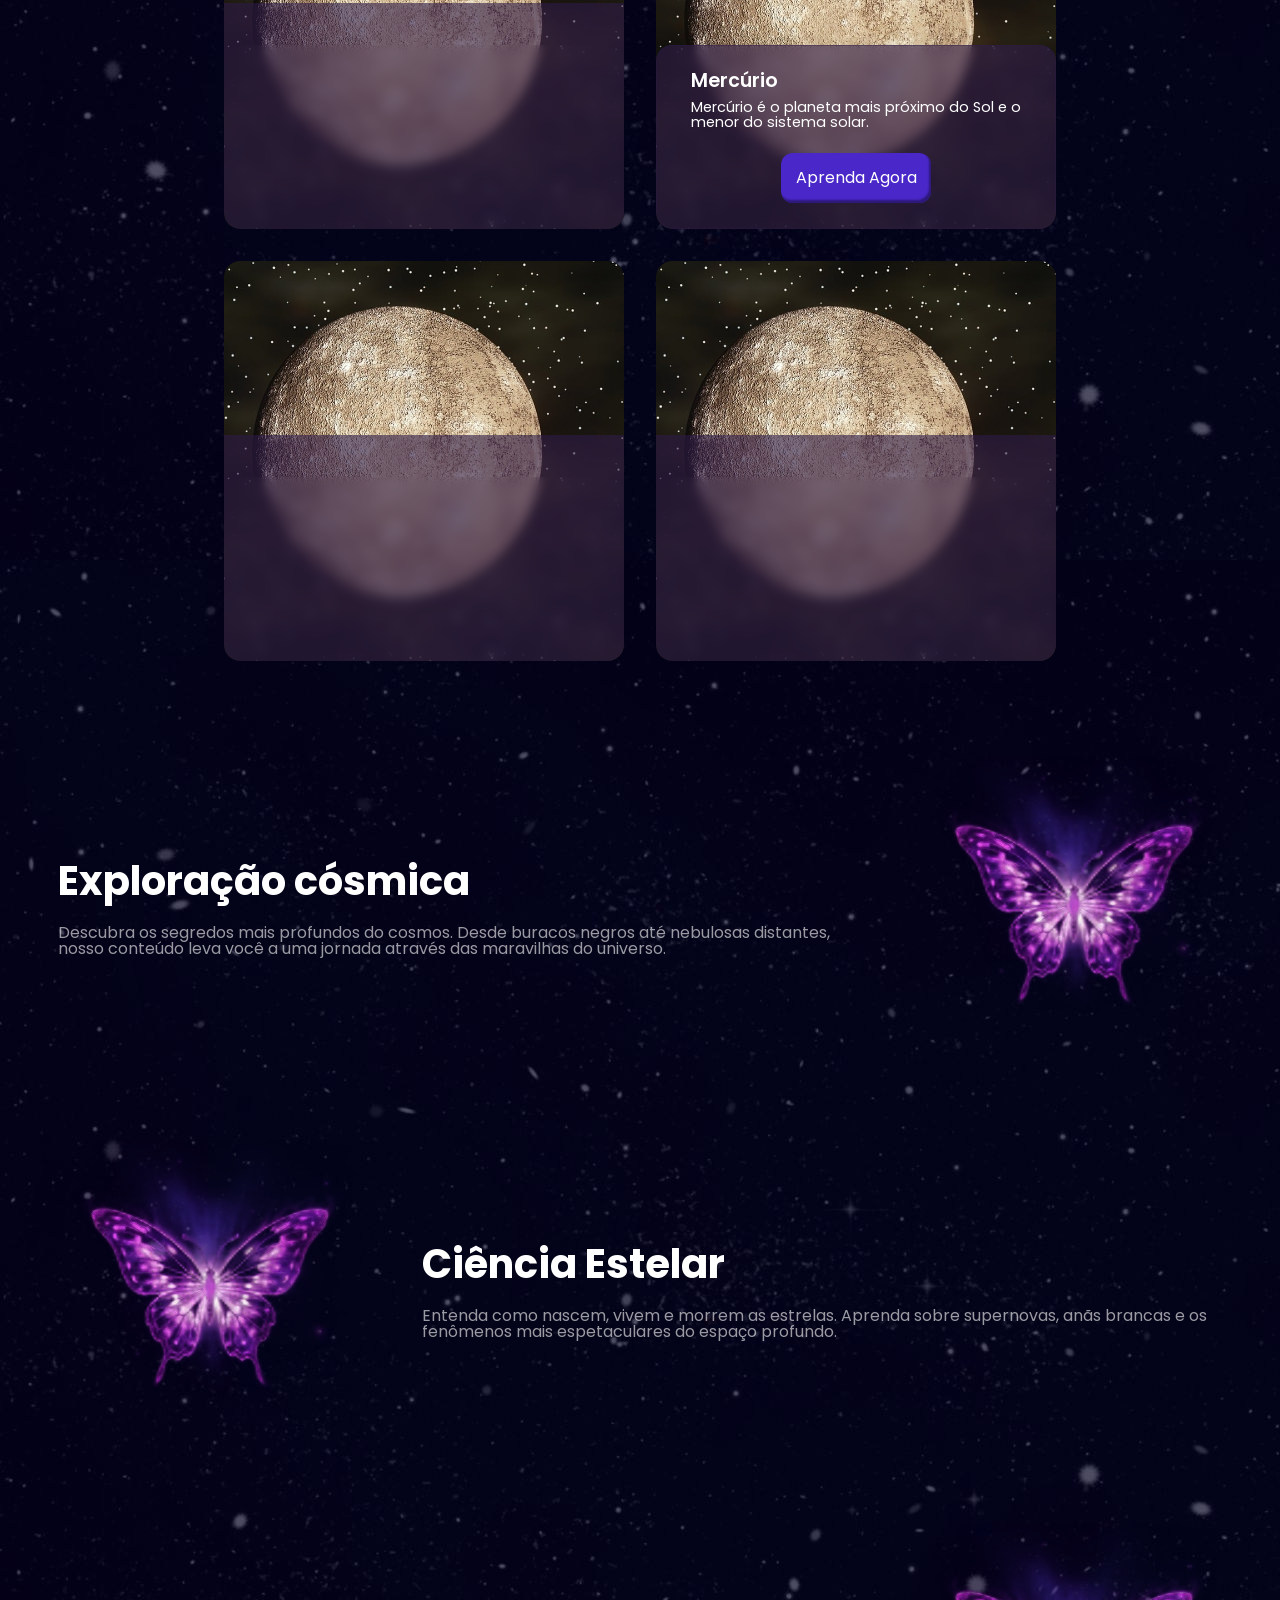
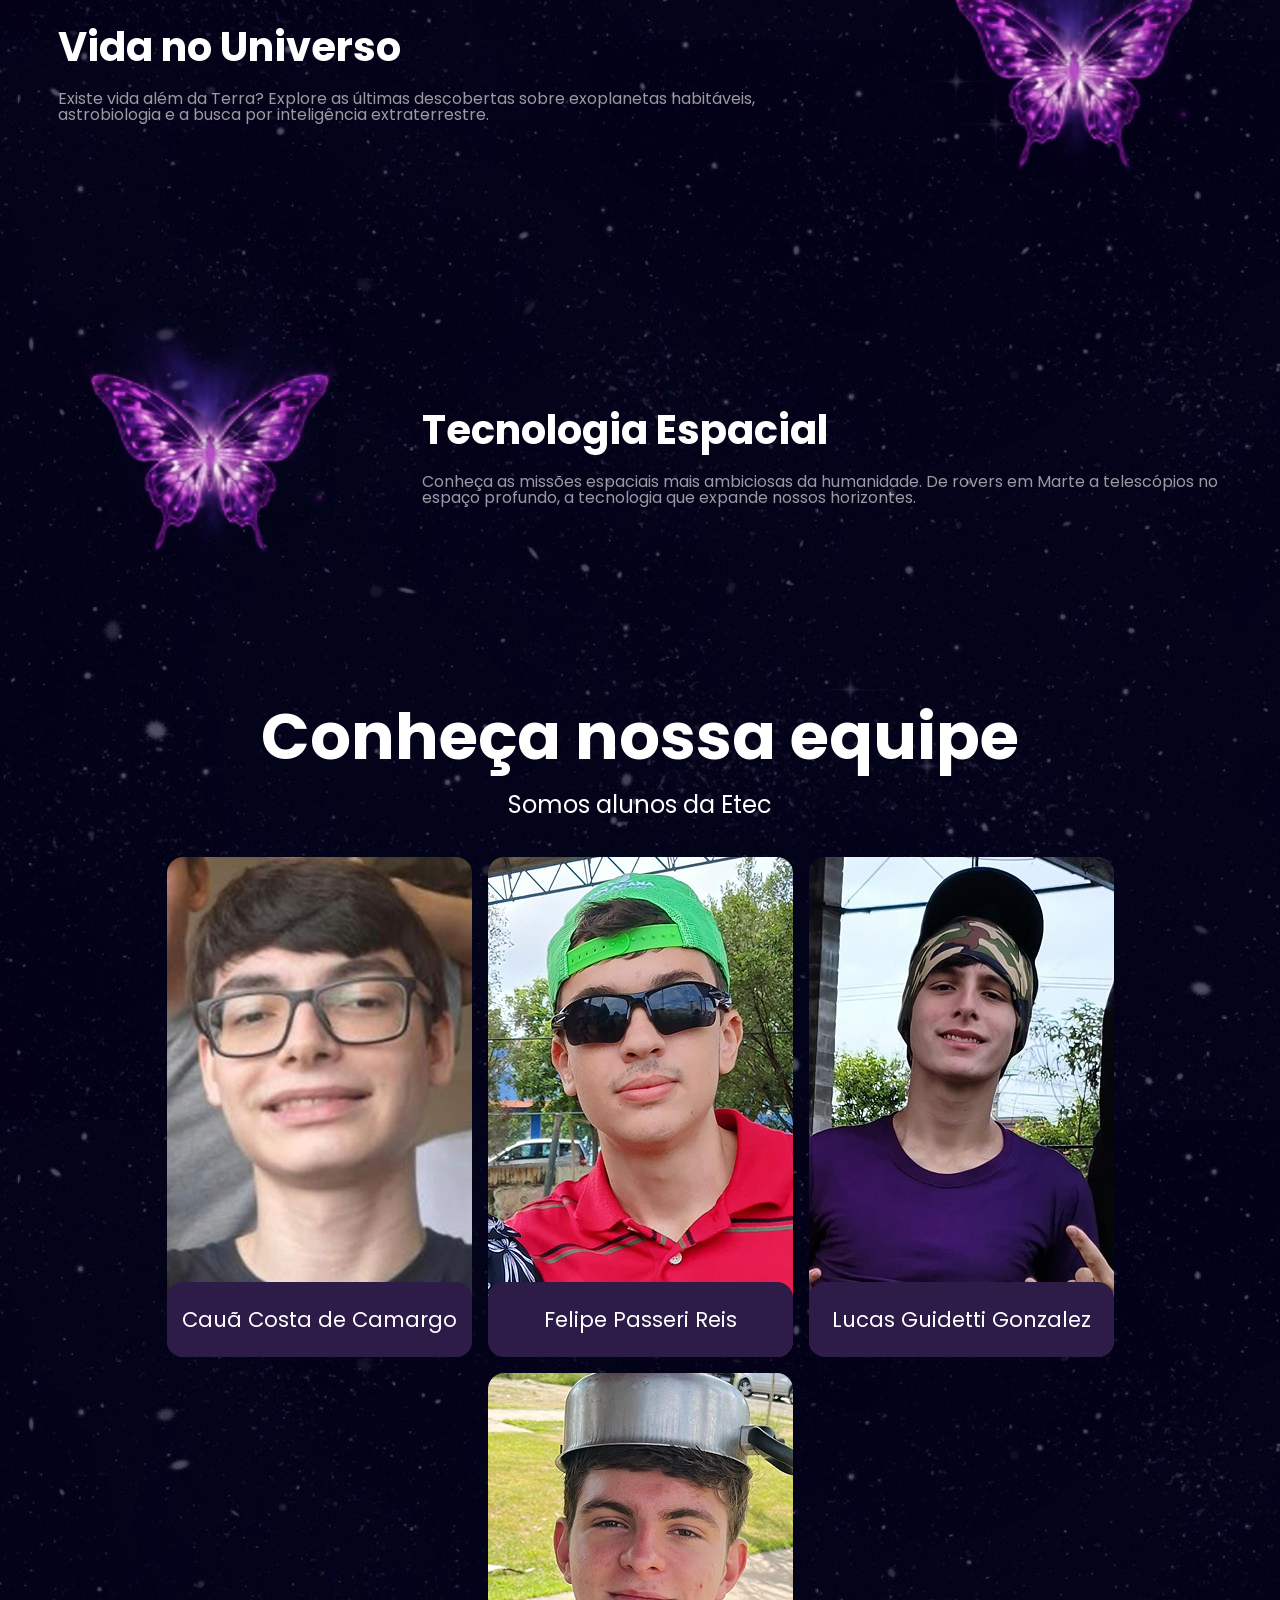
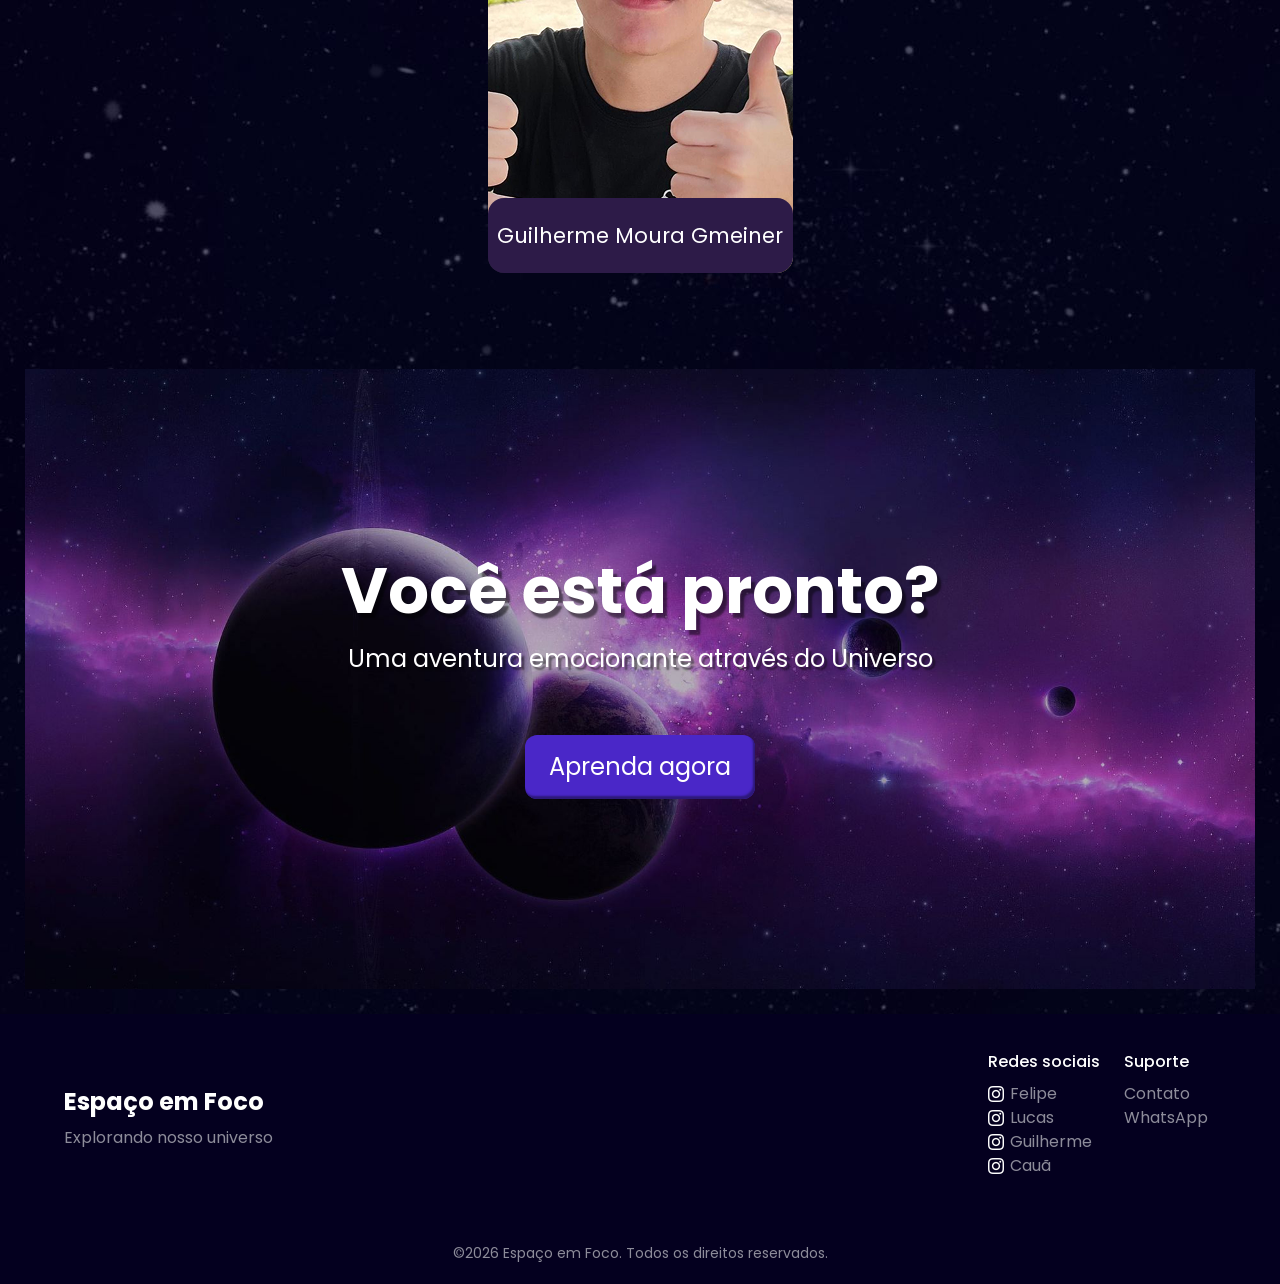
==== commit fab72e74: "Adiciona versao tablet e mobile da tela de login" ====
--- a/index.html
+++ b/index.html
@@ -22,7 +22,7 @@
         </ul>
         <ul id="login-container">
           <li>
-            <a href="#" class="button"><span>Login</span></a>
+            <a href="login.html" class="button"><span>Login</span></a>
           </li>
           <div id="login-icon"></div>
         </ul>
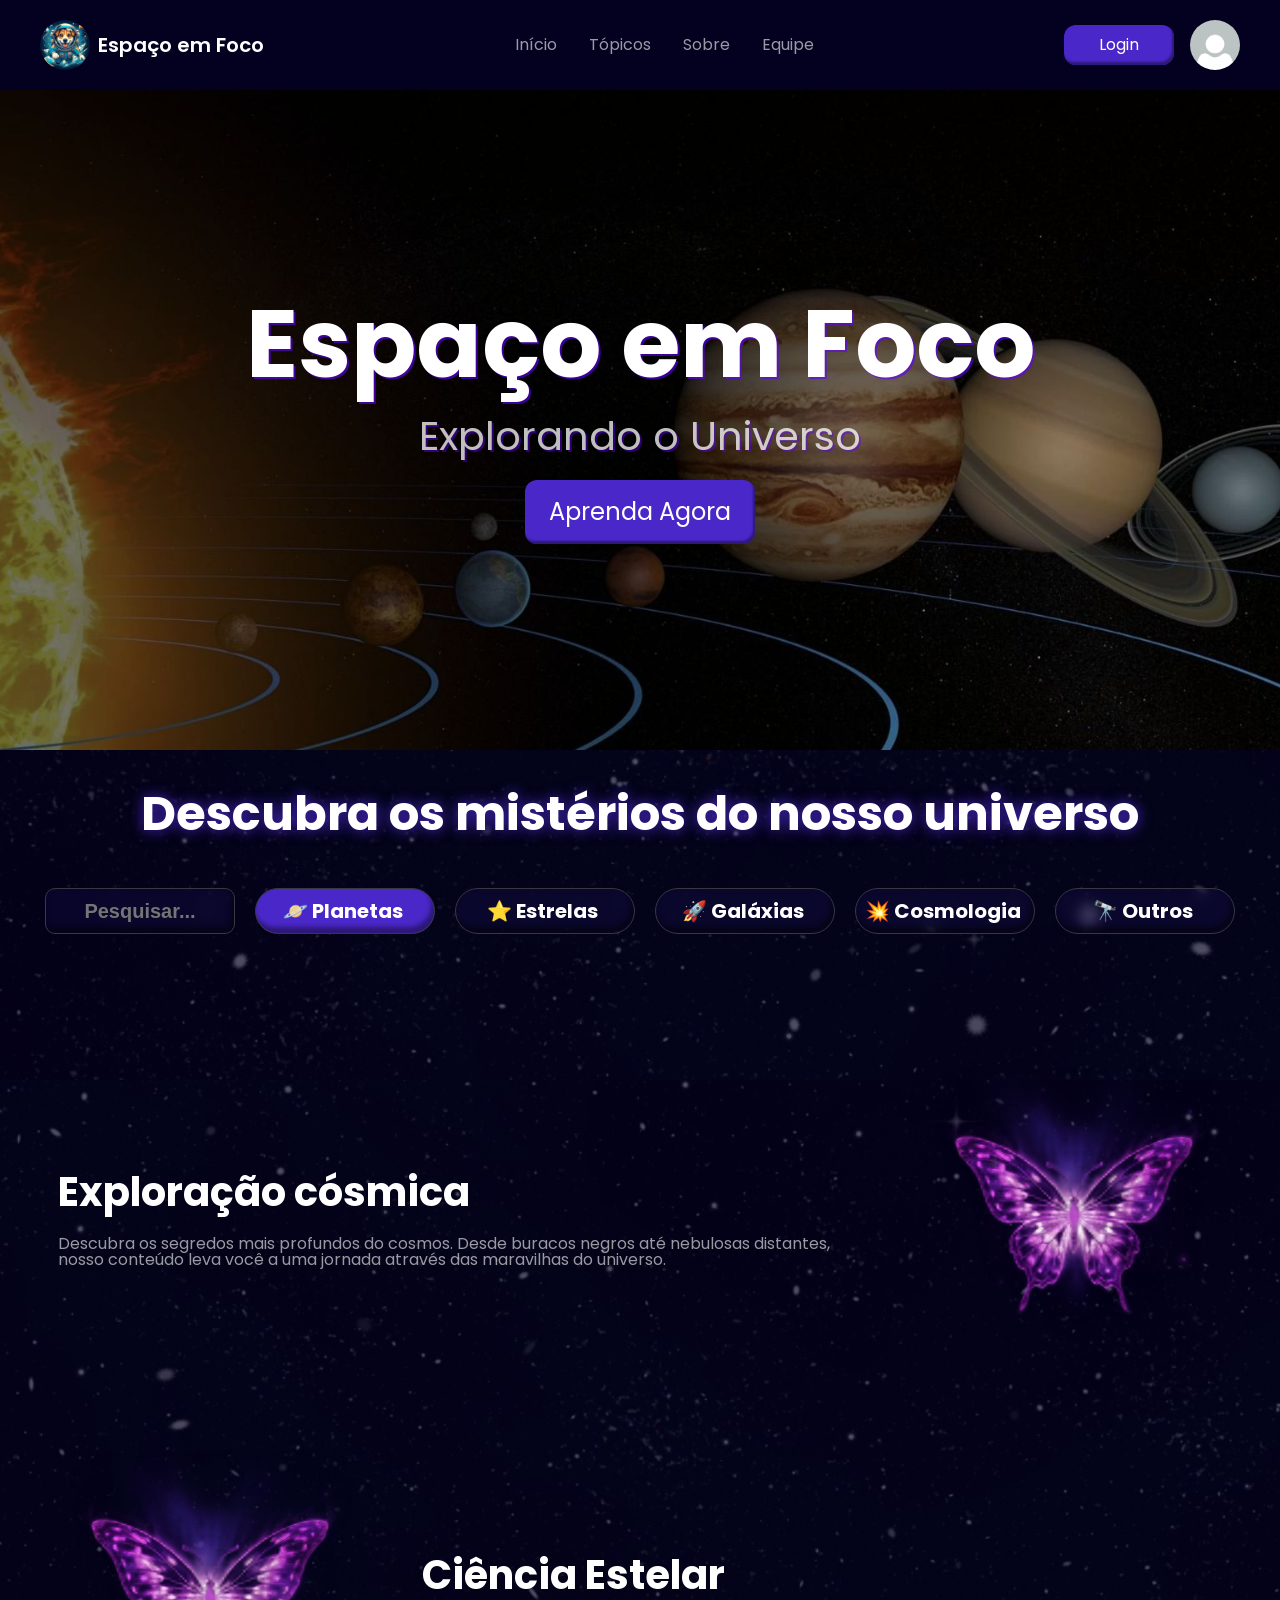
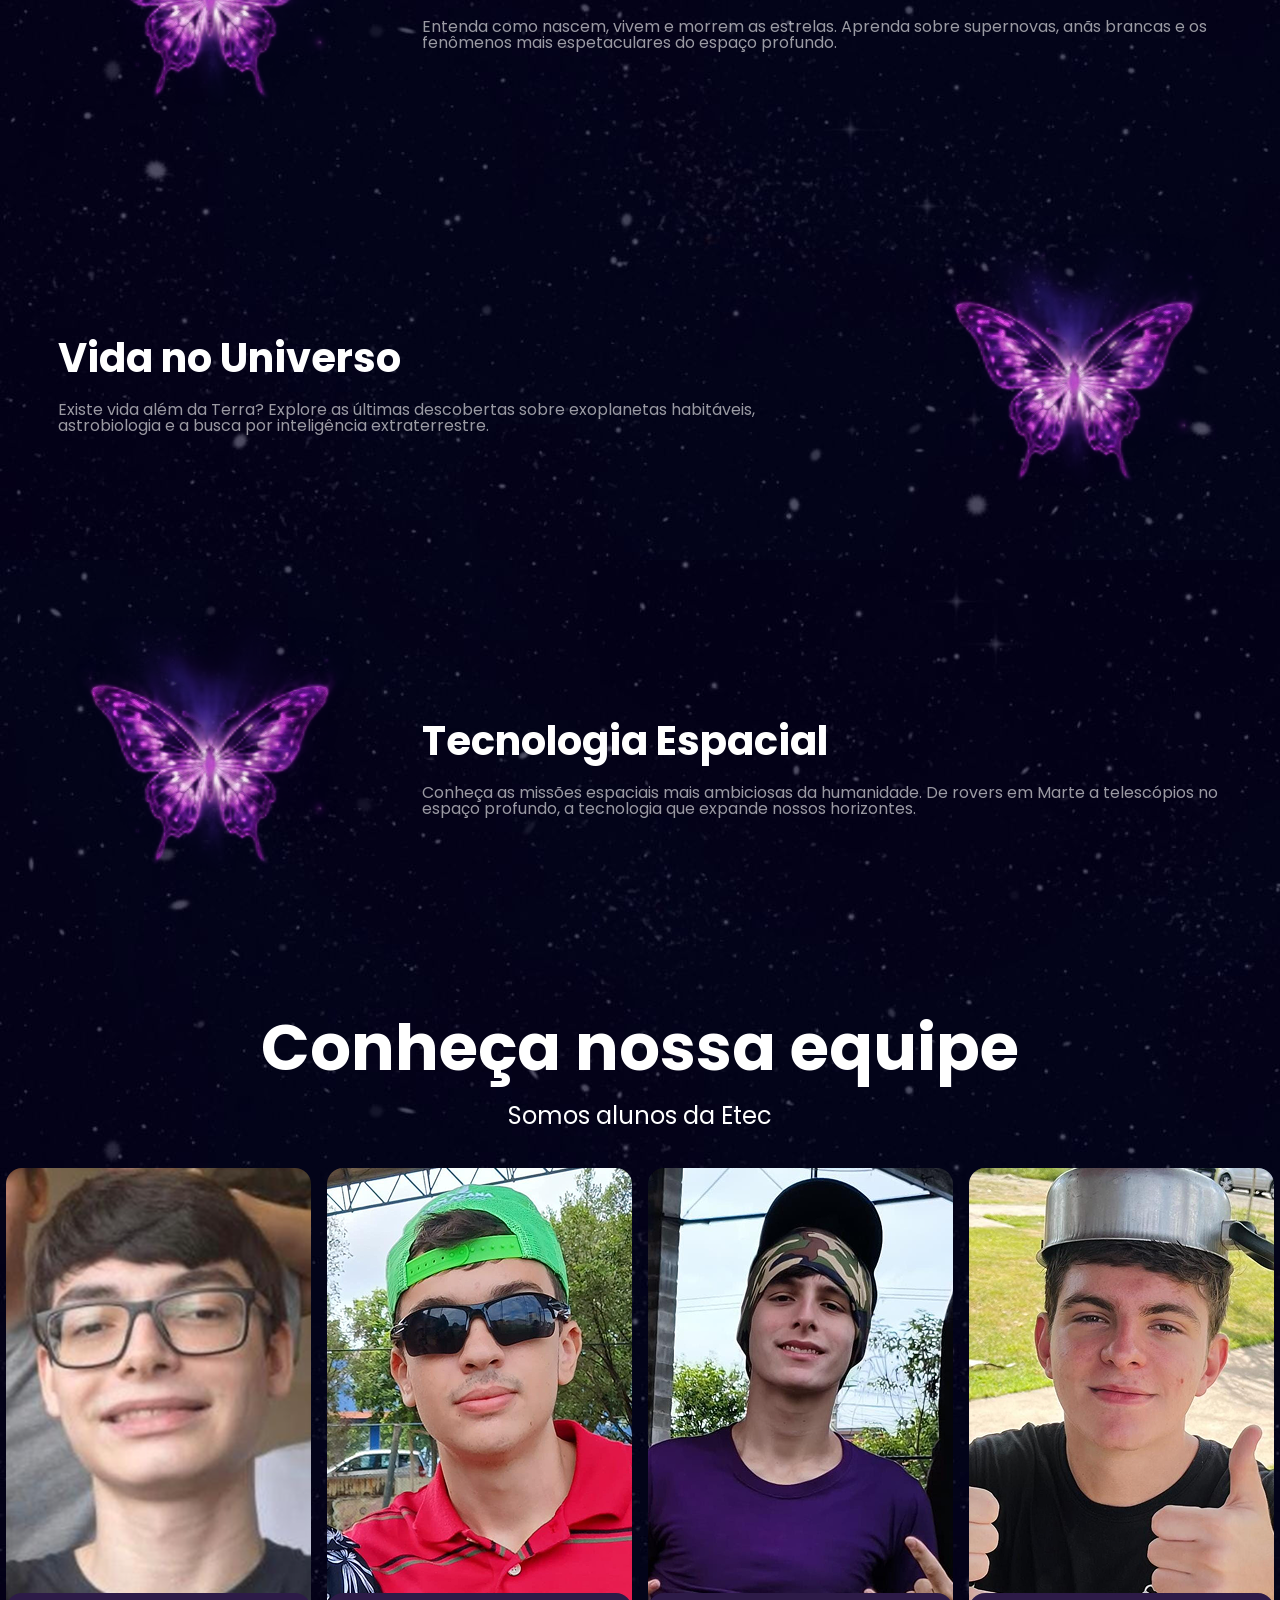
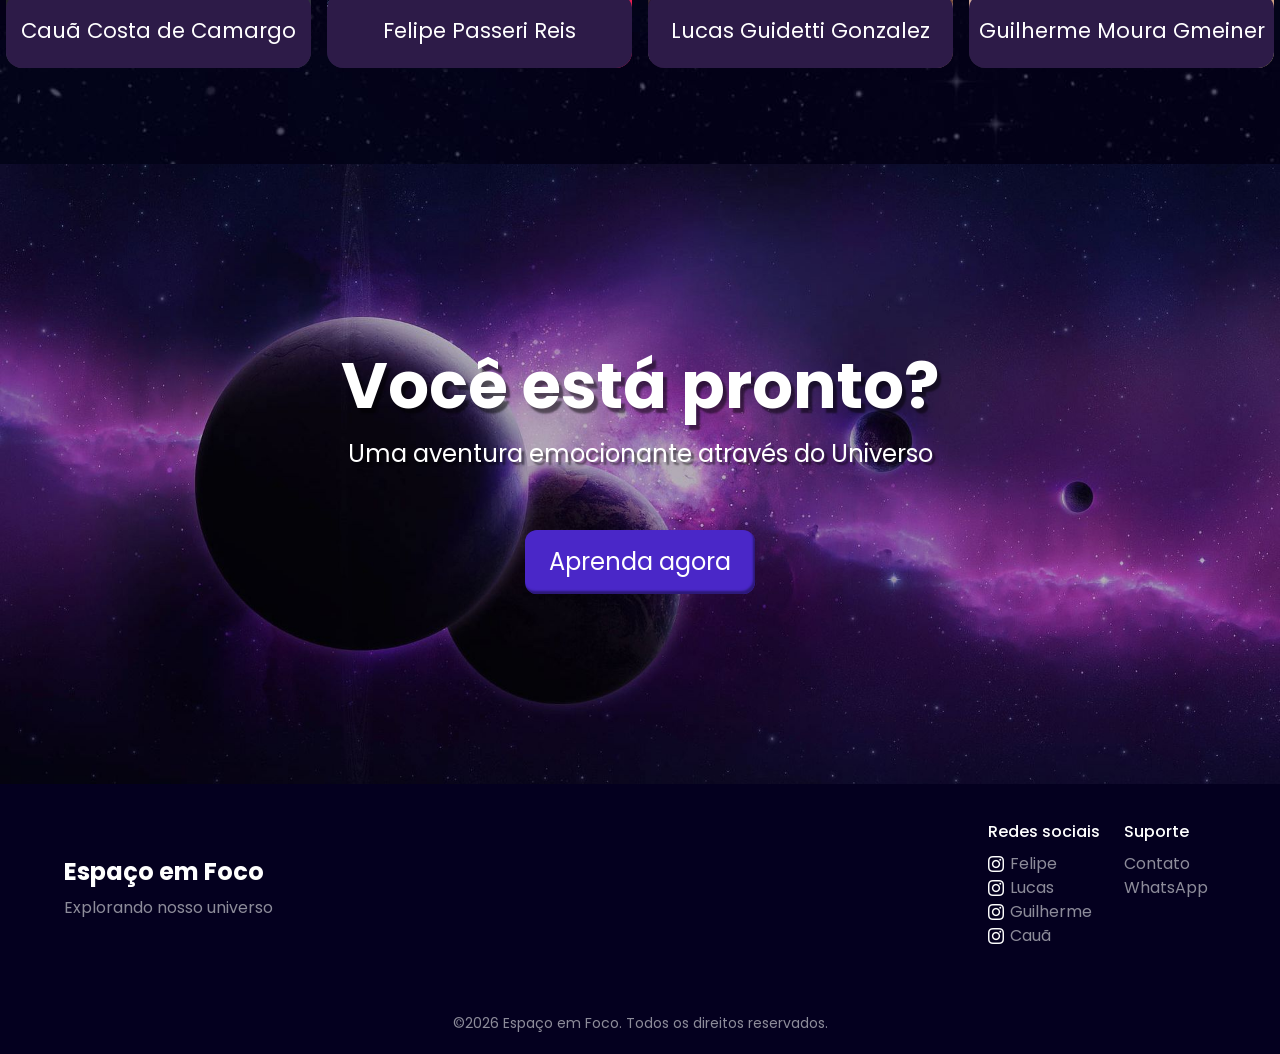
==== commit 3ce61203: "Reorganiza arquivos e configura uma parte do backend de login e dos cards" ====
--- a/index.html
+++ b/index.html
@@ -3,8 +3,9 @@
   <head>
     <meta charset="UTF-8" />
     <meta name="viewport" content="width=device-width, initial-scale=1.0" />
-    <link rel="stylesheet" href="css/style.css" />
+    <link rel="stylesheet" href="style.css" />
     <script src="scripts/index.js" type="module" defer></script>
+    <script src="scripts/apiCards.js"></script>
     <title>Espaço em Foco</title>
   </head>
   <body>
@@ -22,7 +23,7 @@
         </ul>
         <ul id="login-container">
           <li>
-            <a href="login.html" class="button"><span>Login</span></a>
+            <a href="login/login.html" class="button"><span>Login</span></a>
           </li>
           <div id="login-icon"></div>
         </ul>
@@ -63,150 +64,25 @@
             </button>
           </li>
           <li class="topic-option">
-            <button><span>🪐 Planetas</span></button>
-          </li>
-          <li class="topic-option">
-            <button><span>🪐 Planetas</span></button>
-          </li>
-          <li class="topic-option">
-            <button><span>🪐 Planetas</span></button>
-          </li>
-          <li class="topic-option">
-            <button><span>🪐 Planetas</span></button>
-          </li>
-        </ul>
-
-        <ul class="topics-cards-list planets visible fade-in">
-          <li class="topic-card mercury">
-            <article>
-              <header>
-                <h3>Mercúrio</h3>
-              </header>
-
-              <footer>
-                <p>
-                  Mercúrio é o planeta mais próximo do Sol e o menor do sistema
-                  solar.
-                </p>
-                <a href="#" class="button">Aprenda Agora</a>
-              </footer>
-            </article>
-          </li>
-          <li class="topic-card mercury">
-            <article>
-              <header>
-                <h3>Mercúrio</h3>
-              </header>
-
-              <footer>
-                <p>
-                  Mercúrio é o planeta mais próximo do Sol e o menor do sistema
-                  solar.
-                </p>
-                <a href="#" class="button">Aprenda Agora</a>
-              </footer>
-            </article>
-          </li>
-          <li class="topic-card mercury">
-            <article>
-              <header>
-                <h3>Mercúrio</h3>
-              </header>
-
-              <footer>
-                <p>
-                  Mercúrio é o planeta mais próximo do Sol e o menor do sistema
-                  solar.
-                </p>
-                <a href="#" class="button">Aprenda Agora</a>
-              </footer>
-            </article>
-          </li>
-          <li class="topic-card mercury">
-            <article>
-              <header>
-                <h3>Mercúrio</h3>
-              </header>
-
-              <footer>
-                <p>
-                  Mercúrio é o planeta mais próximo do Sol e o menor do sistema
-                  solar.<br />
-                </p>
-                <a href="#" class="button">Aprenda Agora</a>
-              </footer>
-            </article>
-          </li>
-          <li class="topic-card mercury">
-            <article>
-              <header>
-                <h3>Mercúrio</h3>
-              </header>
-
-              <footer>
-                <p>
-                  Mercúrio é o planeta mais próximo do Sol e o menor do sistema
-                  solar.<br />
-                </p>
-                <a href="#" class="button">Aprenda Agora</a>
-              </footer>
-            </article>
-          </li>
-          <li class="topic-card mercury">
-            <article>
-              <header>
-                <h3>Mercúrio</h3>
-              </header>
-
-              <footer>
-                <p>
-                  Mercúrio é o planeta mais próximo do Sol e o menor do sistema
-                  solar.<br />
-                </p>
-                <a href="#" class="button">Aprenda Agora</a>
-              </footer>
-            </article>
-          </li>
-        </ul>
-
-        <ul class="topics-cards-list stars fade-in">
-          <li class="topic-card sun">
-            <article>
-              <header>
-                <h3>Sol</h3>
-              </header>
-
-              <footer>
-                <p>O sol é uma estrela</p>
-                <a href="#" class="button">Aprenda Agora</a>
-              </footer>
-            </article>
-          </li>
-          <li class="topic-card sun">
-            <article>
-              <header>
-                <h3>Sol</h3>
-              </header>
-
-              <footer>
-                <p>O sol é uma estrela</p>
-                <a href="#" class="button">Aprenda Agora</a>
-              </footer>
-            </article>
-          </li>
-          <li class="topic-card sun">
-            <article>
-              <header>
-                <h3>Sol</h3>
-              </header>
-
-              <footer>
-                <p>O sol é uma estrela</p>
-                <a href="#" class="button">Aprenda Agora</a>
-              </footer>
-            </article>
-          </li>
-        </ul>
+            <button data-tipo="galaxies"><span>🚀 Galáxias</span></button>
+          </li>
+          <li class="topic-option">
+            <button data-tipo="cosmology"><span>💥 Cosmologia</span></button>
+          </li>
+          <li class="topic-option">
+            <button data-tipo="others"><span>🔭 Outros</span></button>
+          </li>
+        </ul>
+
+        <ul class="topics-cards-list planets visible fade-in"></ul>
+
+        <ul class="topics-cards-list stars fade-in"></ul>
+
+        <ul class="topics-cards-list galaxies fade-in"></ul>
+
+        <ul class="topics-cards-list cosmology fade-in"></ul>
+
+        <ul class="topics-cards-list others fade-in"></ul>
       </section>
 
       <section class="about">
--- a/style.css
+++ b/style.css
@@ -0,0 +1,9 @@
+@import url(css/global.css);
+@import url(css/header.css);
+@import url(css/hero.css);
+@import url(css/topics.css);
+@import url(css/about.css);
+@import url(css/team.css);
+@import url(css/pre-footer.css);
+@import url(css/footer.css);
+@import url(login/login.css);
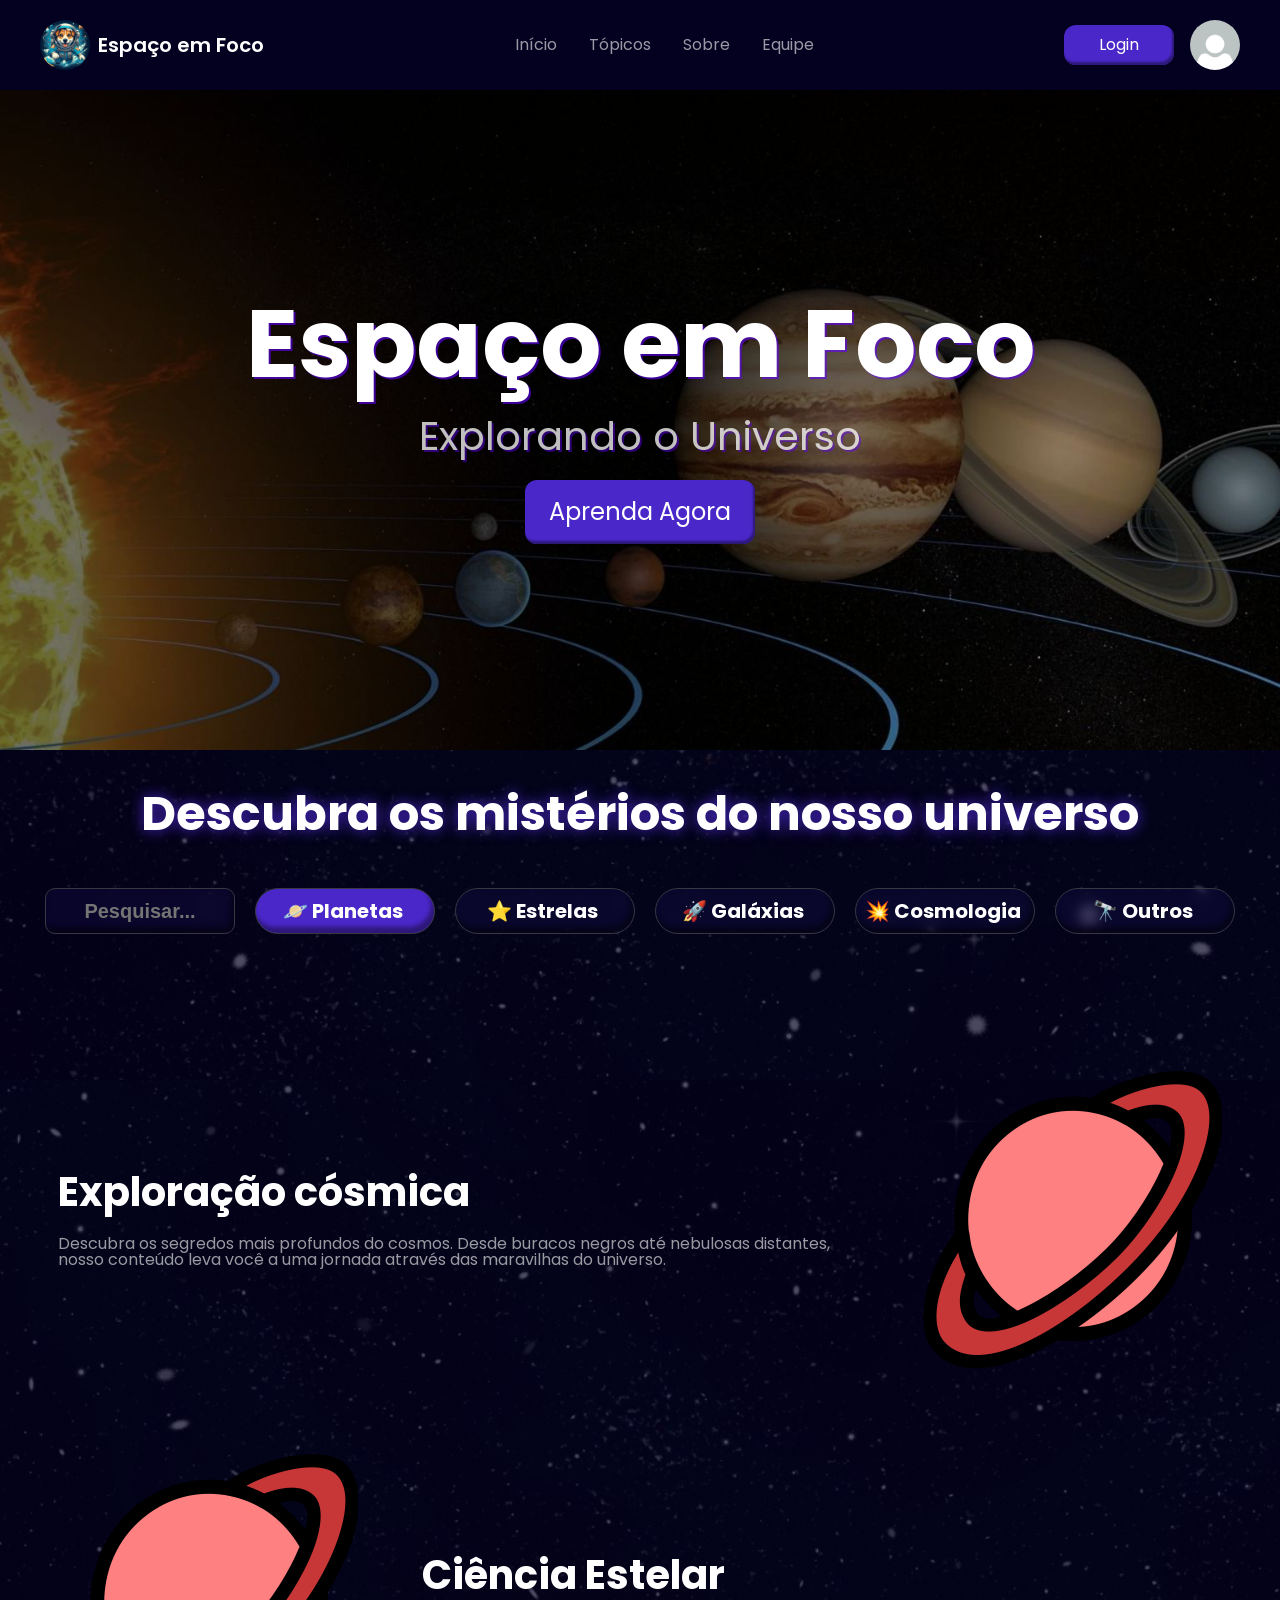
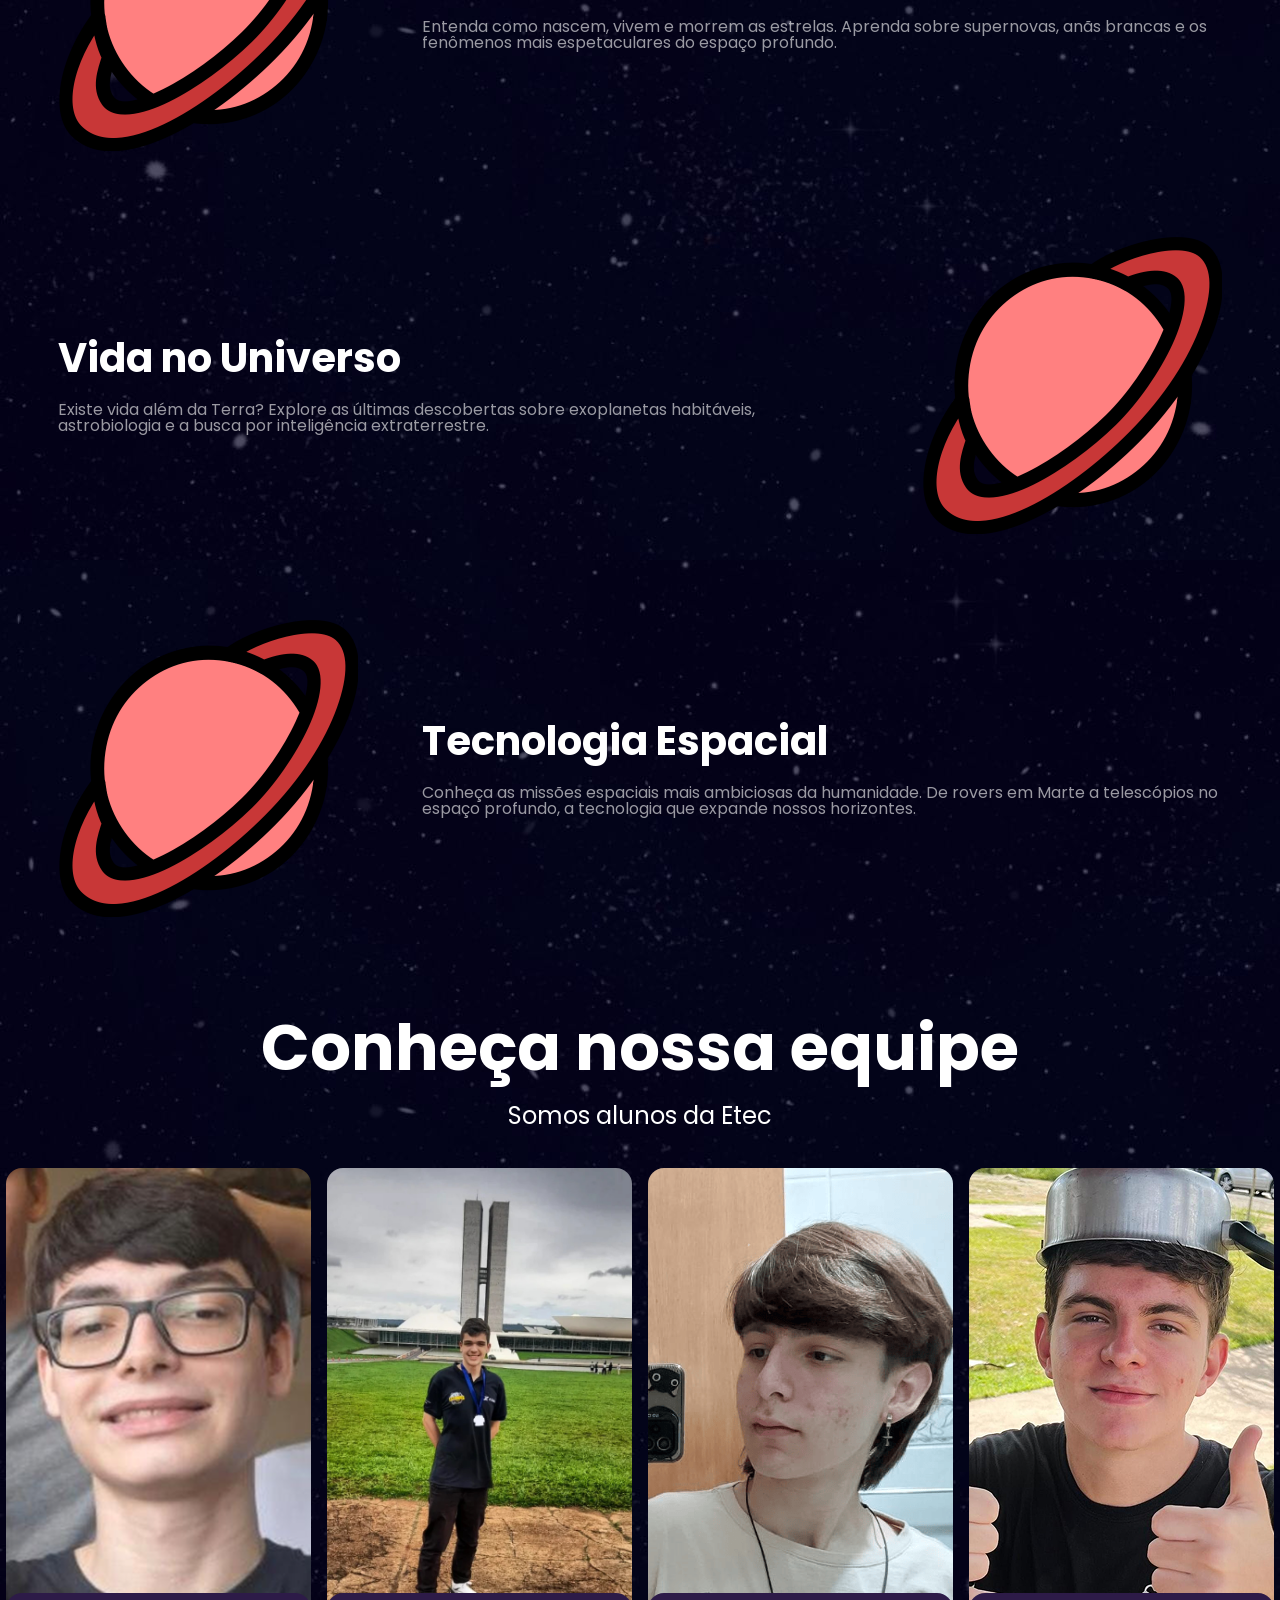
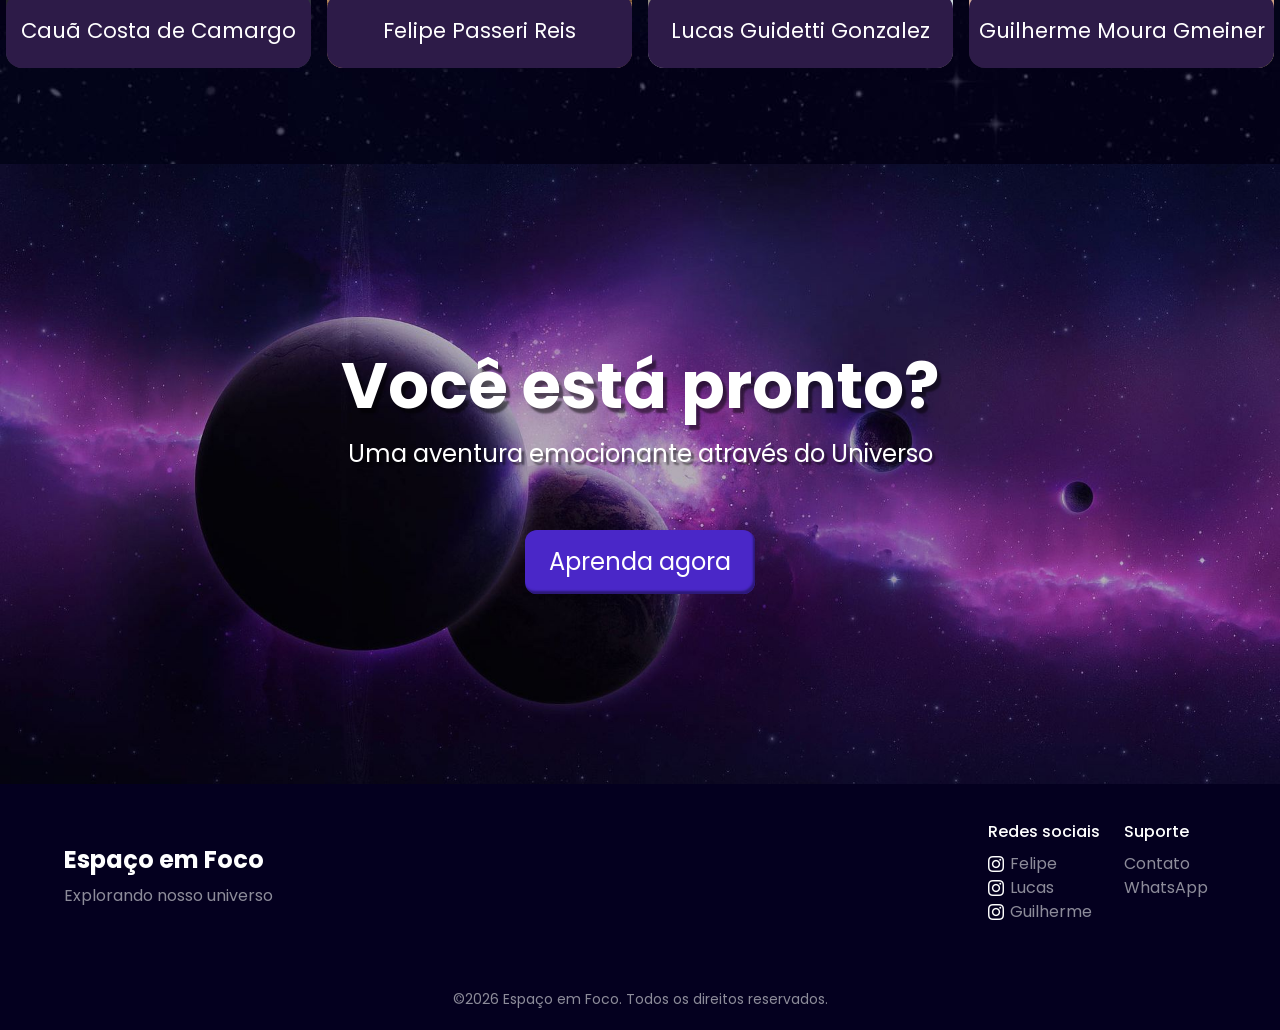
==== commit 01c80698: "Modifica imagens dos criadores e imagens da sessao sobre" ====
--- a/index.html
+++ b/index.html
@@ -96,7 +96,7 @@
             </p>
           </div>
           <div class="img-about">
-            <img src="img/cosmic-butterfly.png" alt="" />
+            <img src="img/planet.png" alt="" />
           </div>
         </div>
 
@@ -110,7 +110,7 @@
             </p>
           </div>
           <div class="img-about">
-            <img src="img/cosmic-butterfly.png" alt="" />
+            <img src="img/planet.png" alt="" />
           </div>
         </div>
 
@@ -124,7 +124,7 @@
             </p>
           </div>
           <div class="img-about">
-            <img src="img/cosmic-butterfly.png" alt="" />
+            <img src="img/planet.png" alt="" />
           </div>
         </div>
 
@@ -138,7 +138,7 @@
             </p>
           </div>
           <div class="img-about">
-            <img src="img/cosmic-butterfly.png" alt="" />
+            <img src="img/planet.png" alt="" />
           </div>
         </div>
       </section>
@@ -205,10 +205,6 @@
                 <img src="img/instagram-icon.jpg" alt="" />
                 <a href="#">Guilherme</a>
               </li>
-              <li>
-                <img src="img/instagram-icon.jpg" alt="" />
-                <a href="#">Cauã</a>
-              </li>
             </ul>
           </div>
 
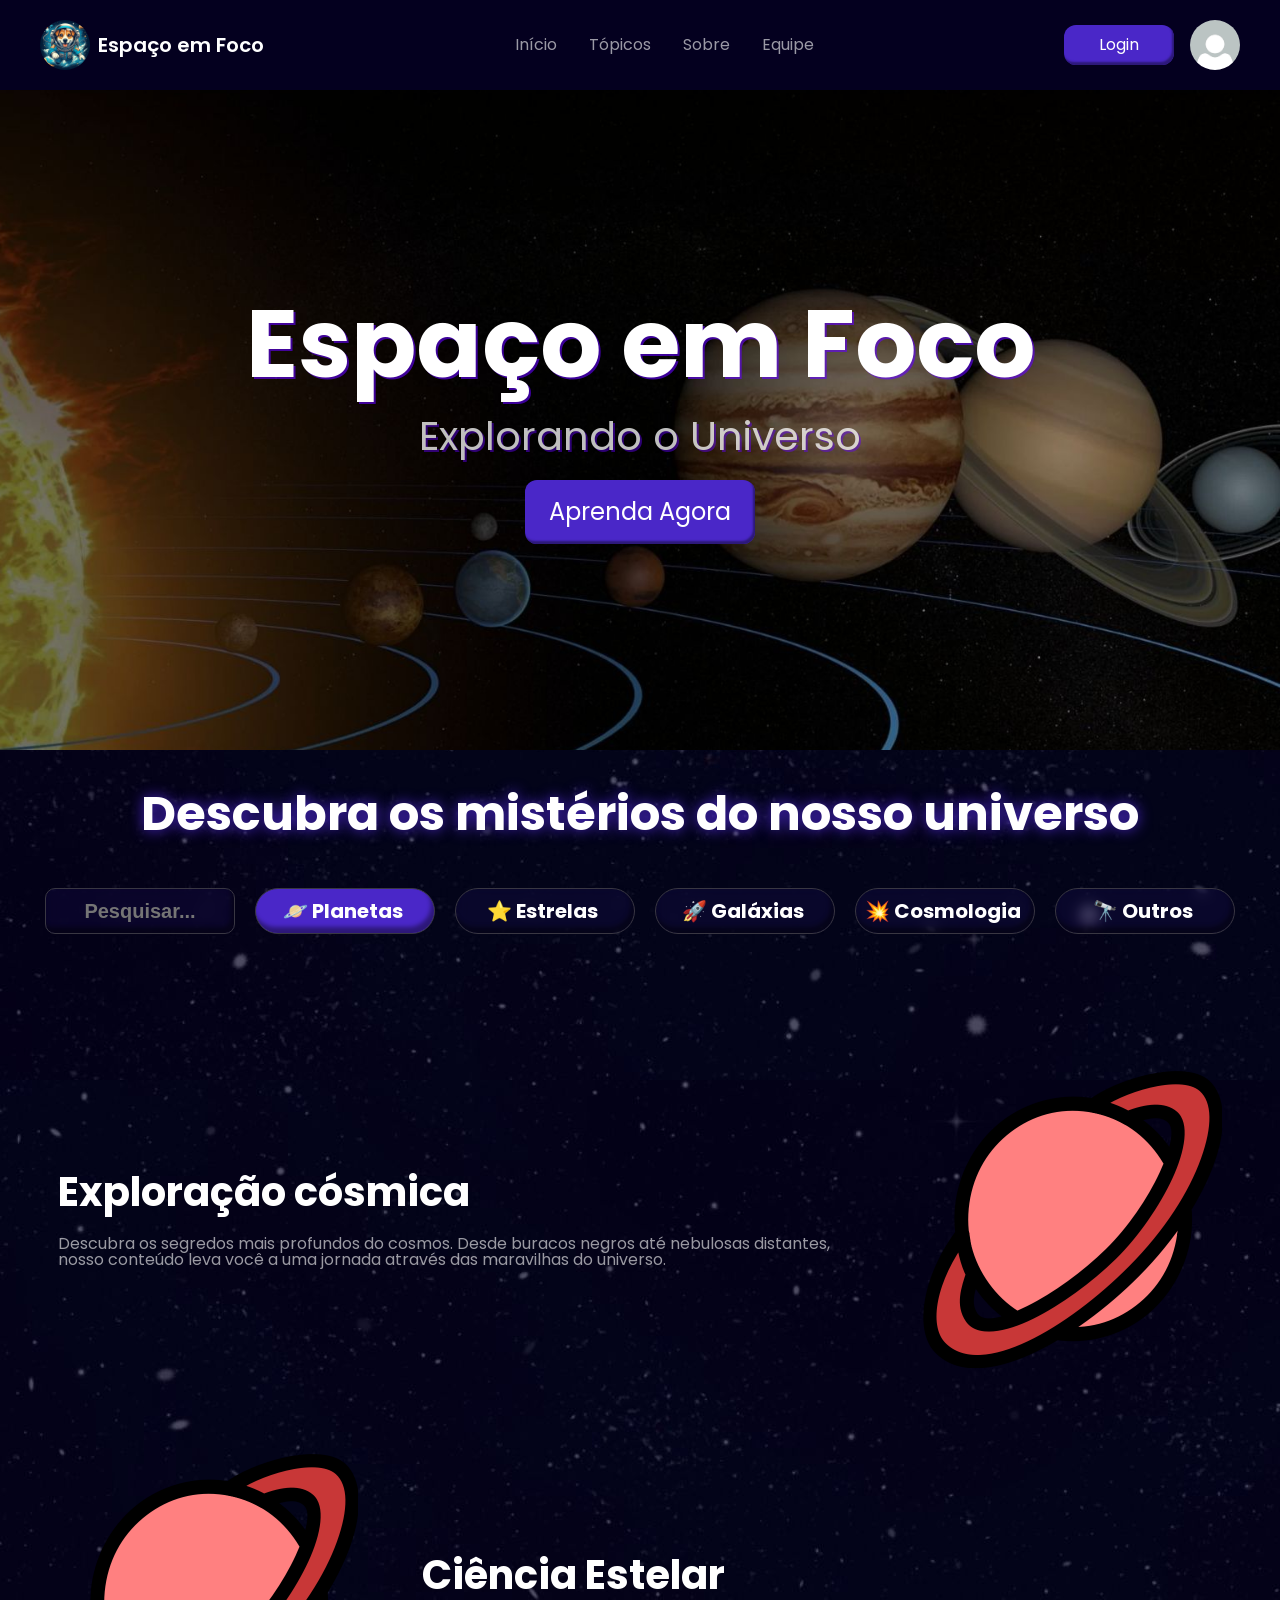
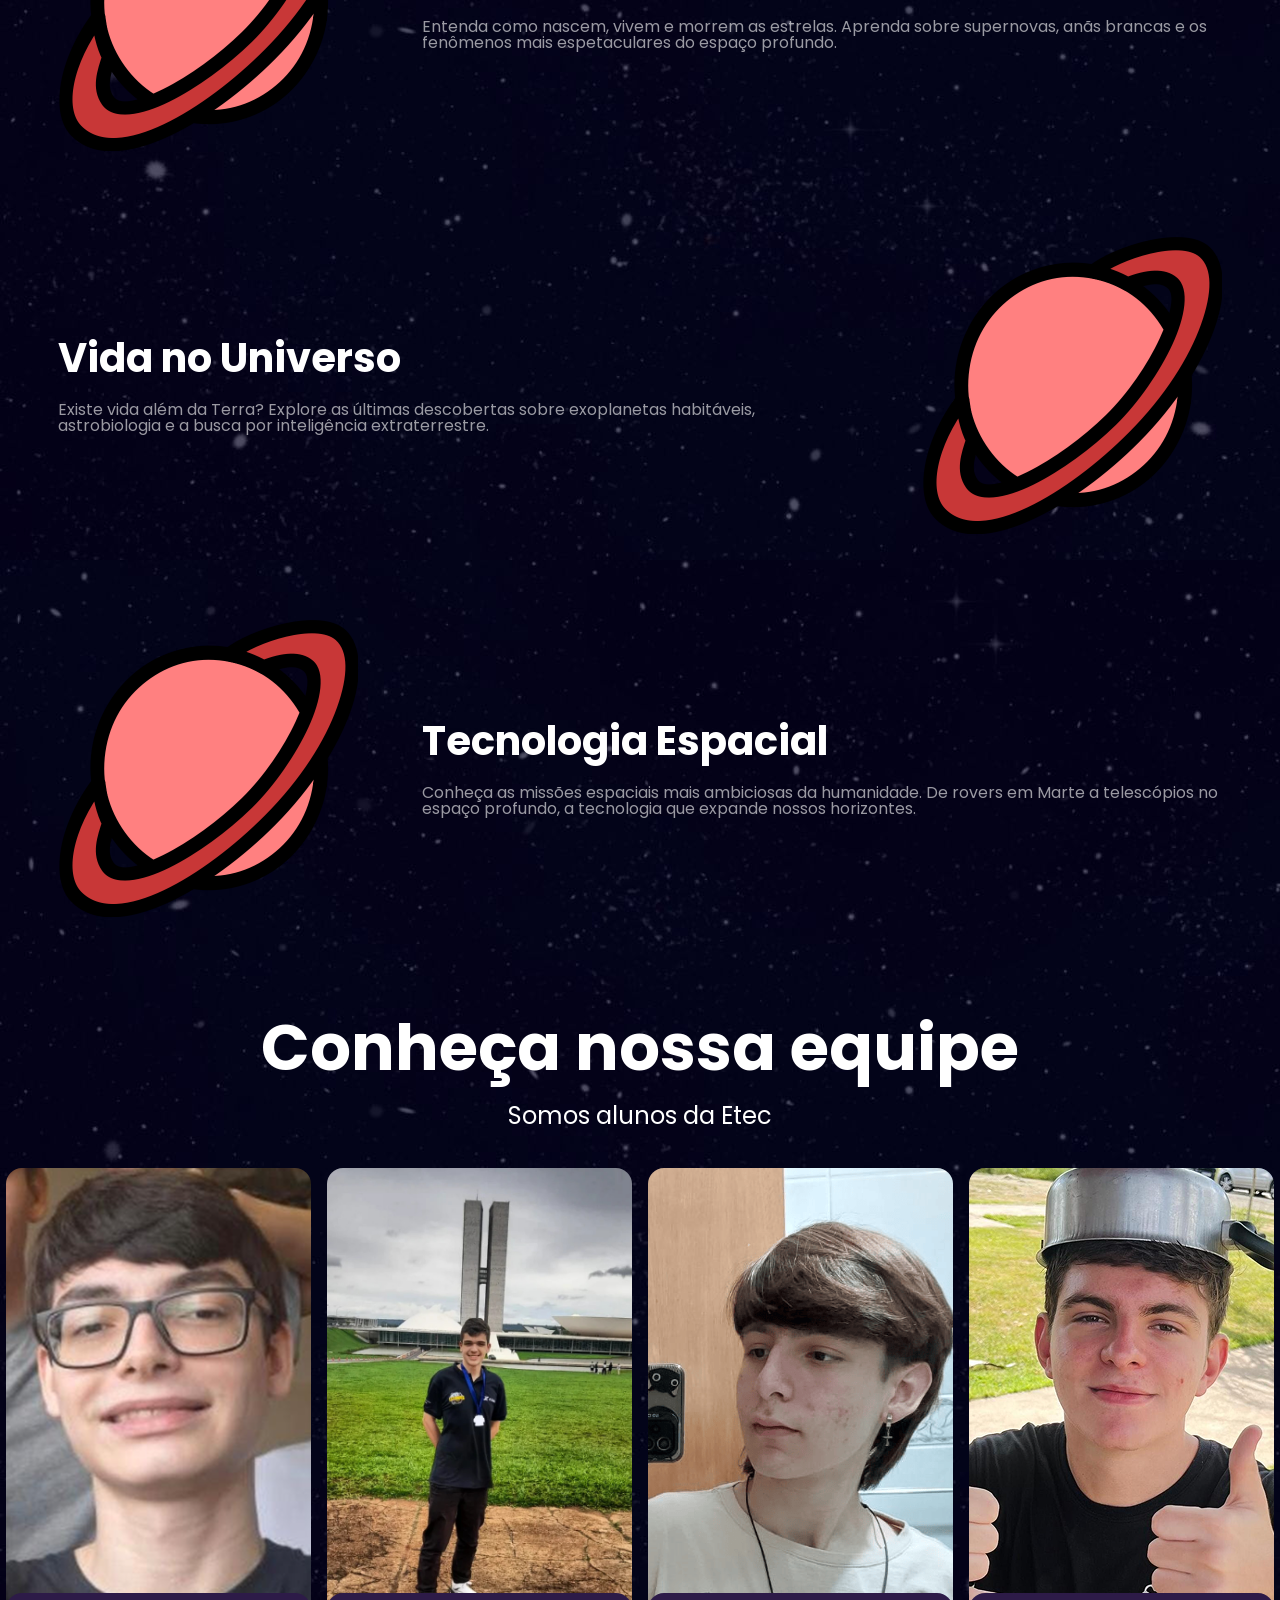
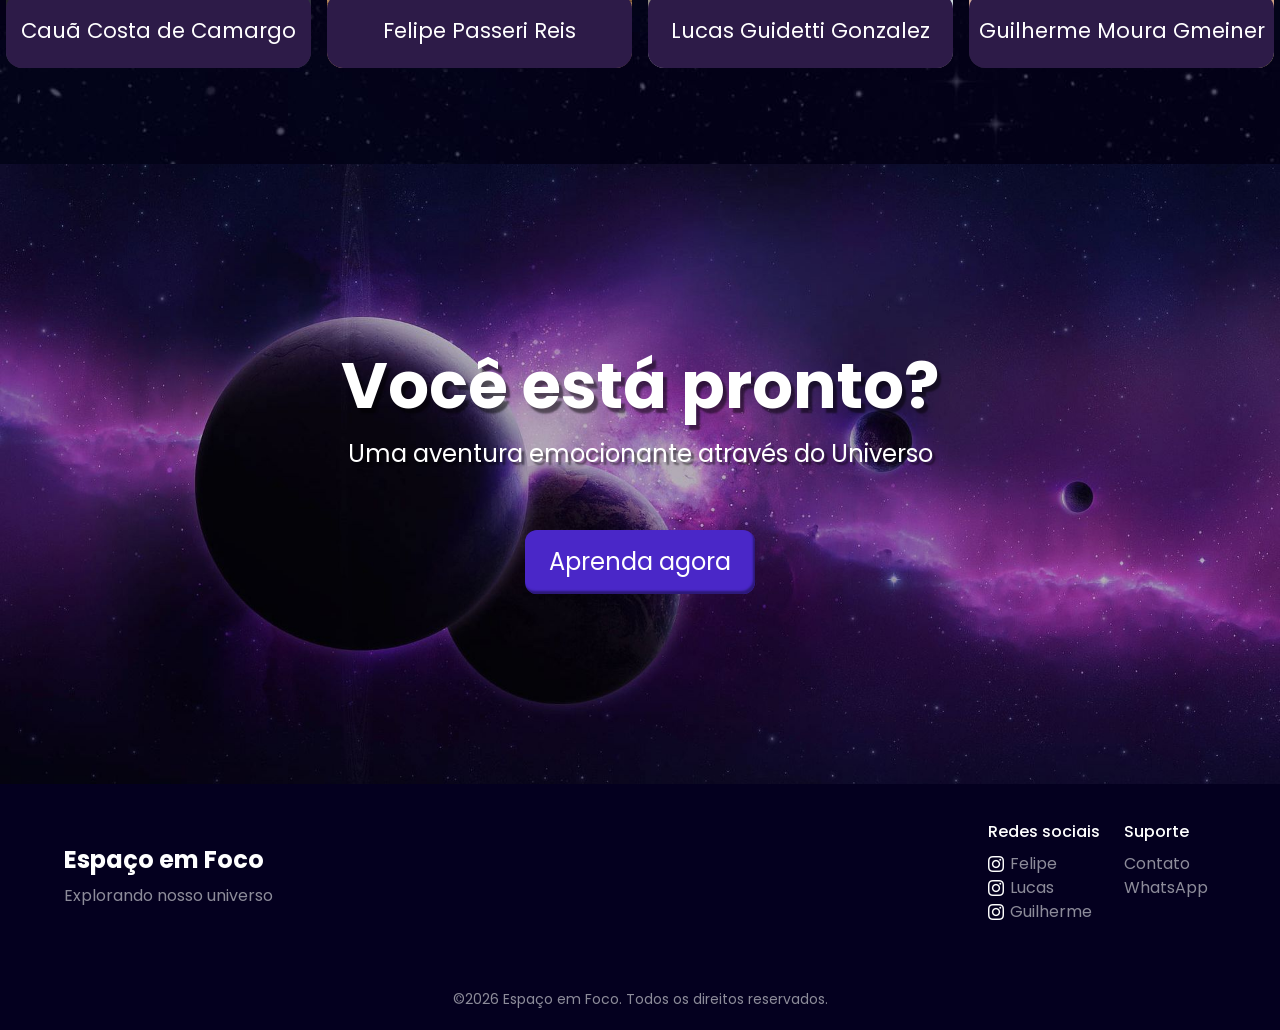
==== commit bdfc7a76: "Muda direcionamento do login" ====
--- a/index.html
+++ b/index.html
@@ -23,7 +23,7 @@
         </ul>
         <ul id="login-container">
           <li>
-            <a href="login/login.html" class="button"><span>Login</span></a>
+            <a href="login/login.php" class="button"><span>Login</span></a>
           </li>
           <div id="login-icon"></div>
         </ul>
